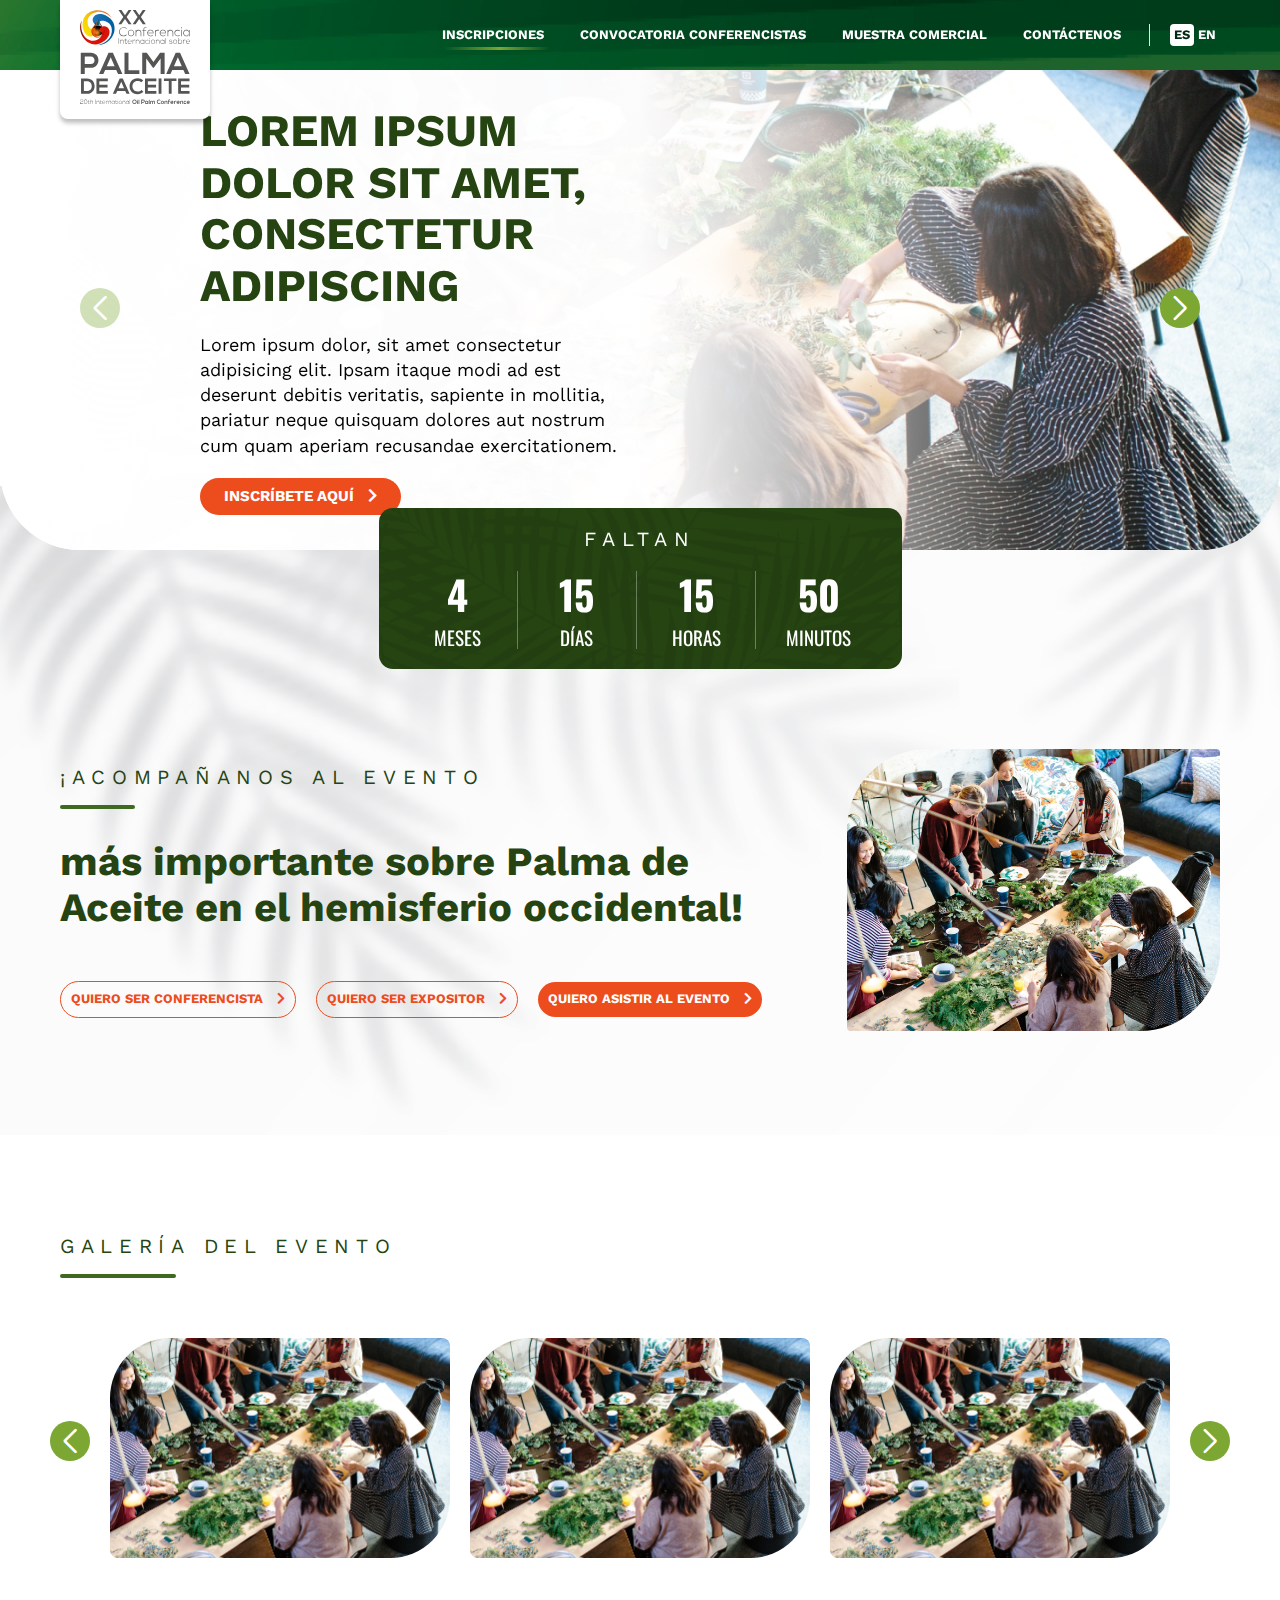
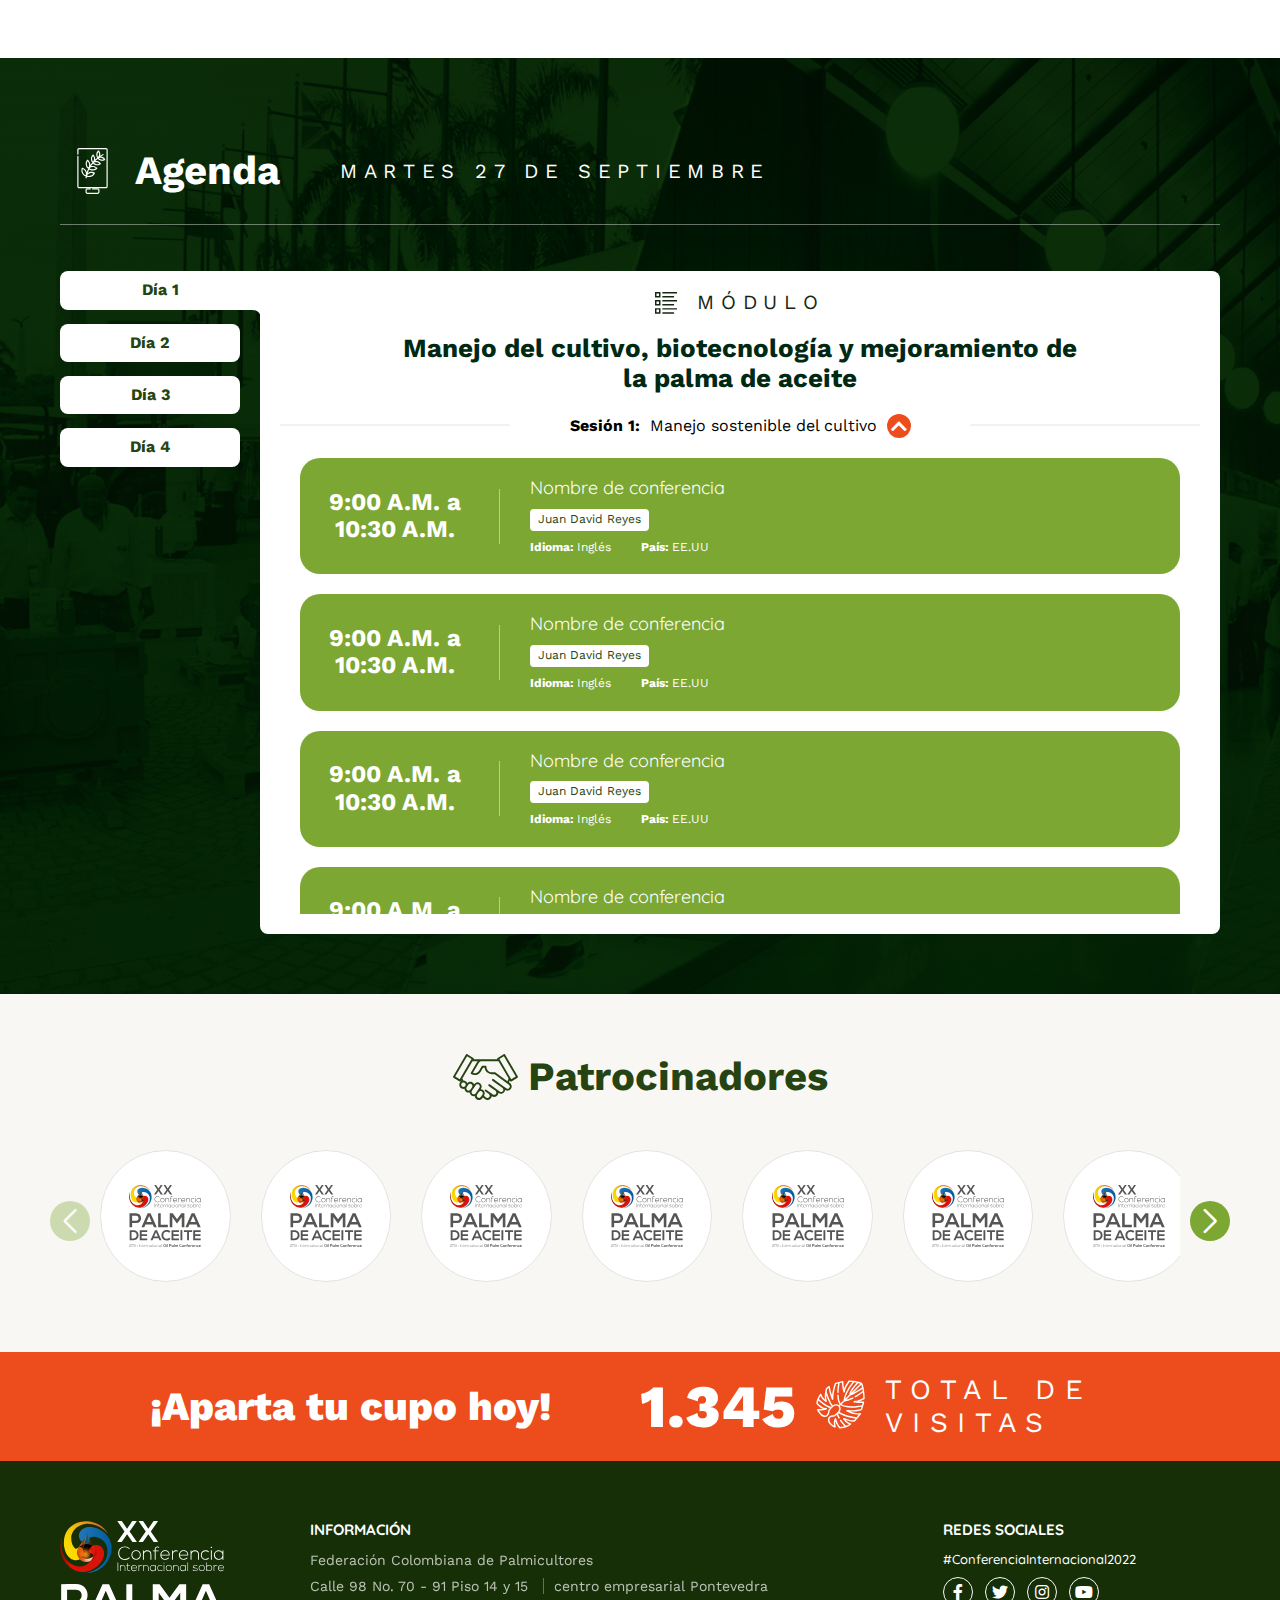
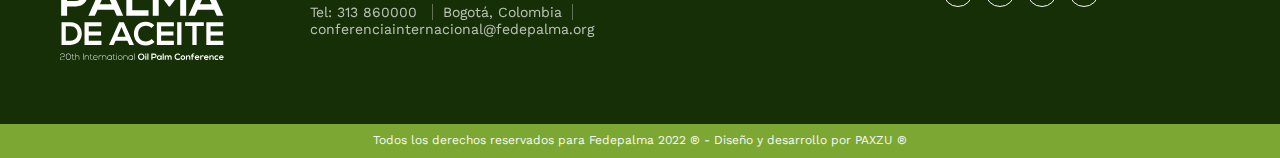
==== index.html @ 71e0bbc7 "seccion agenta estructura y estilos OK" ====
<!DOCTYPE html>
<html lang="en">
    <head>
        <meta charset="UTF-8">
        <meta http-equiv="X-UA-Compatible" content="IE=edge">
        <meta name="viewport" content="width=device-width, initial-scale=1.0">
        <title>Home - Conferencia internacional</title>
        <link href="https://pro.fontawesome.com/releases/v5.10.0/css/all.css" rel="stylesheet">
        <link rel="preconnect" href="https://fonts.googleapis.com">
        <link rel="preconnect" href="https://fonts.gstatic.com" crossorigin>
        <link href="https://fonts.googleapis.com/css2?family=Oswald:wght@400;700&family=Quicksand:wght@700&family=Work+Sans:wght@300;400;700;900&display=swap" rel="stylesheet">
        <link rel="stylesheet" href="css/normalize.css">
        <link rel="stylesheet" href="plugins/lightbox/css/lightbox.min.css">
        <link rel="stylesheet" href="plugins/swiperSlider/swiper-bundle.min.css">
        <link rel="stylesheet" href="css/style.css">
    </head>
    <body>

        <header>
            <div class="center">
                <div class="header">
                    <a href="index.html" class="c_logo_header">
                        <img width="98" height="84" src="images/diseno/1-home/logo_header.svg" alt="">
                    </a>
                    <nav class="navbar_desk">
                        <ul class="">
                            <div class="close_mobile">
                                <span class="fas fa-chevron-right"></span>
                            </div>
                            <li><a class="active_link" href="">INSCRIPCIONES</a></li>
                            <li><a href="">CONVOCATORIA CONFERENCISTAS</a></li>
                            <li><a href="">MUESTRA COMERCIAL</a></li>
                            <li><a href="">CONTÁCTENOS</a></li>
                            <li class="c_lenguajes">
                                <a href="" class="active">ES</a>
                                <a href="" class="">EN</a>
                            </li>
                        </ul>
                        <div class="cont_btn_menu_mobile">
                            <a class="bars_menu">
                                <span class="fas fa-bars"></span>
                            </a>
                        </div>
                    </nav>
                </div>
            </div>
        </header>

        <div class="spacer"></div>
        
        <section class="s_hero">
            
                <div class="cont_gen_hero">
                    <!-- Swiper -->
                    <div class="swiper sliderHero">
                        <div class="swiper-wrapper">
                            <div class="swiper-slide">
                                <picture data-swiper-parallax="-23%" class="img_bg_slider_hero">
                                    <img width="1440" height="773" src="images/diseno/1-home/bg_hero_img.png" alt="">
                                </picture>
                                <div class="cont_desc_hero_txt">
                                    <h2  data-swiper-parallax-opacity="0.5" data-swiper-parallax="-100">Lorem ipsum dolor sit amet, consectetur adipiscing</h2>
                                    <div data-swiper-parallax-opacity="0.5" data-swiper-parallax="-200" class="desc_txt">Lorem ipsum dolor, sit amet consectetur adipisicing elit. Ipsam itaque modi ad est deserunt debitis veritatis, sapiente in mollitia, pariatur neque quisquam dolores aut nostrum cum quam aperiam recusandae exercitationem.</div>
                                    <a href="" data-swiper-parallax-opacity="0.5" class="btn_fill">Inscríbete aquí <span class="fas fa-chevron-right"></span> </a>
                                </div>
                            </div>
                            <div class="swiper-slide">
                                <picture data-swiper-parallax="-23%" class="img_bg_slider_hero">
                                    <img width="1440" height="773" src="images/diseno/1-home/bg_hero_img.png" alt="">
                                </picture>
                                <div class="cont_desc_hero_txt">
                                    <h2  data-swiper-parallax-opacity="0.5" data-swiper-parallax="-100">Lorem ipsum dolor sit amet, consectetur adipiscing</h2>
                                    <div data-swiper-parallax-opacity="0.5" data-swiper-parallax="-200" class="desc_txt">Lorem ipsum dolor, sit amet consectetur adipisicing elit. Ipsam itaque modi ad est deserunt debitis veritatis, sapiente in mollitia, pariatur neque quisquam dolores aut nostrum cum quam aperiam recusandae exercitationem.</div>
                                    <a href="" data-swiper-parallax-opacity="0.5" class="btn_fill">Inscríbete aquí <span class="fas fa-chevron-right"></span> </a>
                                </div>
                            </div>
                            <div class="swiper-slide">
                                <picture data-swiper-parallax="-23%" class="img_bg_slider_hero">
                                    <img width="1440" height="773" src="images/diseno/1-home/bg_hero_img.png" alt="">
                                </picture>
                                <div class="cont_desc_hero_txt">
                                    <h2  data-swiper-parallax-opacity="0.5" data-swiper-parallax="-100">Lorem ipsum dolor sit amet, consectetur adipiscing</h2>
                                    <div data-swiper-parallax-opacity="0.5" data-swiper-parallax="-200" class="desc_txt">Lorem ipsum dolor, sit amet consectetur adipisicing elit. Ipsam itaque modi ad est deserunt debitis veritatis, sapiente in mollitia, pariatur neque quisquam dolores aut nostrum cum quam aperiam recusandae exercitationem.</div>
                                    <a href="" data-swiper-parallax-opacity="0.5" class="btn_fill">Inscríbete aquí <span class="fas fa-chevron-right"></span> </a>
                                </div>
                            </div>
                            <div class="swiper-slide">
                                <picture data-swiper-parallax="-23%" class="img_bg_slider_hero">
                                    <img width="1440" height="773" src="images/diseno/1-home/bg_hero_img.png" alt="">
                                </picture>
                                <div class="cont_desc_hero_txt">
                                    <h2  data-swiper-parallax-opacity="0.5" data-swiper-parallax="-100">Lorem ipsum dolor sit amet, consectetur adipiscing</h2>
                                    <div data-swiper-parallax-opacity="0.5" data-swiper-parallax="-200" class="desc_txt">Lorem ipsum dolor, sit amet consectetur adipisicing elit. Ipsam itaque modi ad est deserunt debitis veritatis, sapiente in mollitia, pariatur neque quisquam dolores aut nostrum cum quam aperiam recusandae exercitationem.</div>
                                    <a href="" data-swiper-parallax-opacity="0.5" class="btn_fill">Inscríbete aquí <span class="fas fa-chevron-right"></span> </a>
                                </div>
                            </div>
                        </div>
                    </div>
                    <div class="swiper-button-next"></div>
                    <div class="swiper-button-prev"></div>
                </div>
            
        </section>

        <div class="cont_bg_sections">
            <section class="s_contador">
                <div class="center">
                    <div class="cont_gen_contador">
                        <div class="tit_section">
                            <div class="subtitle al_center">
                                Faltan
                            </div>
                        </div>
                        <div class="c_contador_datos">
                            <div class="item_contador">
                                <span>4</span>
                                <div class="label_contador">
                                    MESES
                                </div>
                            </div>
                            <div class="item_contador">
                                <span>15</span>
                                <div class="label_contador">
                                    DÍAS
                                </div>
                            </div>
                            <div class="item_contador">
                                <span>15</span>
                                <div class="label_contador">
                                    horas
                                </div>
                            </div>
                            <div class="item_contador">
                                <span>50</span>
                                <div class="label_contador">
                                    minutos
                                </div>
                            </div>
                        </div>
                    </div>
                </div>
            </section>
    
            <section class="s_incitacion_evento">
                <div class="center">
                    <div class="cont_gen_ini_evento">
                        <div class="col_desc_evento">
                            <div class="tit_section">
                                <div class="subtitle al_left">
                                    ¡Acompañanos al evento
                                </div>
                                <h3>
                                    más importante sobre Palma de Aceite en el hemisferio occidental!
                                </h3>
                            </div>
                            <div class="cont_ctas">
                                <a href="" class="btn_outline">Quiero ser conferencista <span class="fas fa-chevron-right"></span> </a>
                                <a href="" class="btn_outline">Quiero ser expositor <span class="fas fa-chevron-right"></span> </a>
                                <a href="" class="btn_fill">Quiero asistir al evento <span class="fas fa-chevron-right"></span> </a>
                            </div>
                        </div>
                        <div class="col_pic_event">
                            <picture>
                                <img width="413" height="282" src="images/diseno/1-home/img_event.png" alt="">
                            </picture>
                        </div>
                    </div>
                </div>
            </section>
        </div>

        <section class="s_galeria_e">
            <div class="center">
                <div class="tit_section">
                    <div class="subtitle al_left">
                        Galería del evento
                    </div>
                </div>
                <div class="cont_galeria_event">
                    <!-- Swiper -->
                    <div class="swiper swiperGaleriaEvent">
                        <div class="swiper-wrapper">
                            <div class="swiper-slide" data-lightbox="roadtrip">
                                <img width="343" height="219"  src="images/diseno/1-home/img_event.png" alt="">
                            </div>
                            <div class="swiper-slide" data-lightbox="roadtrip">
                                <img width="343" height="219" src="images/diseno/1-home/img_event.png" alt="">
                            </div>
                            <div class="swiper-slide" data-lightbox="roadtrip">
                                <img width="343" height="219" src="images/diseno/1-home/img_event.png" alt="">
                            </div>
                            <div class="swiper-slide" data-lightbox="roadtrip">
                                <img width="343" height="219" src="images/diseno/1-home/img_event.png" alt="">
                            </div>
                            <div class="swiper-slide" data-lightbox="roadtrip">
                                <img width="343" height="219" src="images/diseno/1-home/img_event.png" alt="">
                            </div>
                            <div class="swiper-slide" data-lightbox="roadtrip">
                                <img width="343" height="219" src="images/diseno/1-home/img_event.png" alt="">
                            </div>
                            <div class="swiper-slide" data-lightbox="roadtrip">
                                <img width="343" height="219" src="images/diseno/1-home/img_event.png" alt="">
                            </div>
                        </div>
                    </div>
                    <div class="swiper-button-next"></div>
                    <div class="swiper-button-prev"></div>
                </div>
            </div>
        </section>

        <section class="s_agenda">
            <div class="center">
                <div class="cont_gen_agenda">
                    <div class="tit_section">
                        <h3>
                            <img width="65" height="46" src="images/diseno/1-home/icon_agenda.svg" alt="">
                            Agenda
                        </h3>
                        <div class="tit_agenda_fecha">
                            Martes 27 de Septiembre
                        </div>
                    </div>
                    <div class="c_agenda">
                        <aside>
                            <nav>
                                <ul>
                                    <li class="dia_aside active_dia">
                                        <a class="">Día 1</a>
                                        <div class="auditorias_aside">
                                            <a class="audt_aside active_audt">Auditorio 1</a>
                                            <a class="audt_aside">Auditorio 2</a>
                                            <a class="audt_aside">Auditorio 3</a>
                                        </div>
                                    </li>
                                    <li class="dia_aside">
                                        <a class="">Día 2</a>
                                        <div class="auditorias_aside">
                                            <a class="audt_aside">Auditorio 1</a>
                                            <a class="audt_aside">Auditorio 2</a>
                                            <a class="audt_aside">Auditorio 3</a>
                                        </div>
                                    </li>
                                    <li class="dia_aside">
                                        <a class="">Día 3</a>
                                        <div class="auditorias_aside">
                                            <a class="audt_aside">Auditorio 1</a>
                                            <a class="audt_aside">Auditorio 2</a>
                                            <a class="audt_aside">Auditorio 3</a>
                                        </div>
                                    </li>
                                    <li class="dia_aside">
                                        <a class="">Día 4</a>
                                        <div class="auditorias_aside">
                                            <a class="audt_aside">Auditorio 1</a>
                                            <a class="audt_aside">Auditorio 2</a>
                                            <a class="audt_aside">Auditorio 3</a>
                                        </div>
                                    </li>
                                </ul>
                            </nav>
                        </aside>
                        <div class="col_agenda_info">
                            <div class="tit_agenda_info">
                                <img width="22" height="22" src="images/diseno/1-home/icon_modulo.svg" alt=""> Módulo
                            </div>
                            <h3 class="title_modulo">
                                Manejo del cultivo, biotecnología y mejoramiento de la palma de aceite
                            </h3>
                            <div class="col_gen_modulos">
                                <div class="modulo">
                                    <div class="divisor_info_modulo">
                                        <div>
                                            <strong> Sesión 1: </strong> Manejo sostenible del cultivo <span class="fas fa-chevron-up"></span>
                                        </div>
                                    </div>
                                    <div class="cont_cards_modulos">
                                        <div class="card_modulo">
                                            <div class="card_horario">
                                                9:00 A.M. a 10:30 A.M.
                                            </div>
                                            <div class="card_datos">
                                                <div class="name_conferencia">
                                                    Nombre de conferencia 
                                                </div>
                                                <div class="name_speaker">
                                                    Juan David Reyes
                                                </div>
                                                <div class="tags_add">
                                                    <div class="item_tag">
                                                        <strong> Idioma: </strong> Inglés
                                                    </div>
                                                    <div class="item_tag">
                                                        <strong> País: </strong> EE.UU
                                                    </div>
                                                </div>
                                            </div>
                                        </div>
                                        <div class="card_modulo">
                                            <div class="card_horario">
                                                9:00 A.M. a 10:30 A.M.
                                            </div>
                                            <div class="card_datos">
                                                <div class="name_conferencia">
                                                    Nombre de conferencia 
                                                </div>
                                                <div class="name_speaker">
                                                    Juan David Reyes
                                                </div>
                                                <div class="tags_add">
                                                    <div class="item_tag">
                                                        <strong> Idioma: </strong> Inglés
                                                    </div>
                                                    <div class="item_tag">
                                                        <strong> País: </strong> EE.UU
                                                    </div>
                                                </div>
                                            </div>
                                        </div>
                                        <div class="card_modulo">
                                            <div class="card_horario">
                                                9:00 A.M. a 10:30 A.M.
                                            </div>
                                            <div class="card_datos">
                                                <div class="name_conferencia">
                                                    Nombre de conferencia 
                                                </div>
                                                <div class="name_speaker">
                                                    Juan David Reyes
                                                </div>
                                                <div class="tags_add">
                                                    <div class="item_tag">
                                                        <strong> Idioma: </strong> Inglés
                                                    </div>
                                                    <div class="item_tag">
                                                        <strong> País: </strong> EE.UU
                                                    </div>
                                                </div>
                                            </div>
                                        </div>
                                        <div class="card_modulo">
                                            <div class="card_horario">
                                                9:00 A.M. a 10:30 A.M.
                                            </div>
                                            <div class="card_datos">
                                                <div class="name_conferencia">
                                                    Nombre de conferencia 
                                                </div>
                                                <div class="name_speaker">
                                                    Juan David Reyes
                                                </div>
                                                <div class="tags_add">
                                                    <div class="item_tag">
                                                        <strong> Idioma: </strong> Inglés
                                                    </div>
                                                    <div class="item_tag">
                                                        <strong> País: </strong> EE.UU
                                                    </div>
                                                </div>
                                            </div>
                                        </div>
                                        <div class="card_modulo">
                                            <div class="card_horario">
                                                9:00 A.M. a 10:30 A.M.
                                            </div>
                                            <div class="card_datos">
                                                <div class="name_conferencia">
                                                    Nombre de conferencia 
                                                </div>
                                                <div class="name_speaker">
                                                    Juan David Reyes
                                                </div>
                                                <div class="tags_add">
                                                    <div class="item_tag">
                                                        <strong> Idioma: </strong> Inglés
                                                    </div>
                                                    <div class="item_tag">
                                                        <strong> País: </strong> EE.UU
                                                    </div>
                                                </div>
                                            </div>
                                        </div>
                                    </div>
                                </div>
                            </div>
                        </div>
                    </div>
                </div>
            </div>
        </section>

        <section class="s_patrocinadores">
            <div class="center">
                <div class="cont_gen_patrocinadores">
                    <div class="tit_section">
                        <h3>
                            <img width="65" height="46" src="images/diseno/1-home/icon_patrocinio.svg" alt=""> Patrocinadores
                        </h3>
                    </div>
                    <!-- Swiper -->
                    <div class="c_gen_slider_patrocinadores">
                        <div class="swiper swiperPatrocinadores">
                            <div class="swiper-wrapper">
                                <div class="swiper-slide">
                                    <picture>
                                        <img width="56" height="50" src="images/diseno/1-home/logo_header.svg" alt="">
                                    </picture>
                                </div>
                                <div class="swiper-slide">
                                    <picture>
                                        <img width="56" height="50" src="images/diseno/1-home/logo_header.svg" alt="">
                                    </picture>
                                </div>
                                <div class="swiper-slide">
                                    <picture>
                                        <img width="56" height="50" src="images/diseno/1-home/logo_header.svg" alt="">
                                    </picture>
                                </div>
                                <div class="swiper-slide">
                                    <picture>
                                        <img width="56" height="50" src="images/diseno/1-home/logo_header.svg" alt="">
                                    </picture>
                                </div>
                                <div class="swiper-slide">
                                    <picture>
                                        <img width="56" height="50" src="images/diseno/1-home/logo_header.svg" alt="">
                                    </picture>
                                </div>
                                <div class="swiper-slide">
                                    <picture>
                                        <img width="56" height="50" src="images/diseno/1-home/logo_header.svg" alt="">
                                    </picture>
                                </div>
                                <div class="swiper-slide">
                                    <picture>
                                        <img width="56" height="50" src="images/diseno/1-home/logo_header.svg" alt="">
                                    </picture>
                                </div>
                                <div class="swiper-slide">
                                    <picture>
                                        <img width="56" height="50" src="images/diseno/1-home/logo_header.svg" alt="">
                                    </picture>
                                </div>
                                <div class="swiper-slide">
                                    <picture>
                                        <img width="56" height="50" src="images/diseno/1-home/logo_header.svg" alt="">
                                    </picture>
                                </div>
                            </div>
                        </div>
                        <div class="swiper-button-next"></div>
                        <div class="swiper-button-prev"></div>
                    </div>
                </div>
            </div>
        </section>

        <section class="s_banner_visitas">
            <div class="center">
                <div class="cont_gen_banner_visitas">
                    <div class="txt_banner_1">
                        ¡Aparta tu cupo hoy!
                    </div>
                    <div class="cont_visitas_banner">
                        <span>
                            1.345
                        </span>
                        <div class="cont_txt_visitas">
                            <picture>
                                <img width="49" height="49" src="images/diseno/1-home/icon_visitas.svg" alt="">
                            </picture>
                            <div>
                                Total de <br> visitas 
                            </div>
                        </div>
                    </div>
                </div>
            </div>
        </section>

        
        <footer>

            <script src="https://ajax.googleapis.com/ajax/libs/jquery/3.6.0/jquery.min.js"></script>
            <script src="plugins/swiperSlider/swiper-bundle.min.js"></script>
            <script src="plugins/lightbox/js/lightbox.js"></script>
            <script src="js/main.js"></script>

            <div class="c_footer">
                <div class="center">
                    <div class="cont_gen_footer">
                        <div class="cont_logo">
                            <a href="index.html">
                                <img src="images/diseno/1-home/logo_header_dark.svg" width="164" height="139" alt="">
                            </a>
                        </div>
                        <div class="cont_info_footer">
                            <h4 class="tit_footer">
                                información
                            </h4>
                            <h1 class="desc_seo">
                                Federación Colombiana de Palmicultores
                            </h1>
                            <div class="direccion">
                                Calle 98 No. 70 - 91 Piso 14 y 15 <span>   centro empresarial Pontevedra</span>
                            </div>
                            <div class="contactos">
                                <a target="_blank" href="tel:313860000">Tel: 313 860000</a>
                                <span>
                                    Bogotá, Colombia 
                                </span>
                                <a target="_blank" href="mailto:conferenciainternacional@fedepalma.org">
                                    conferenciainternacional@fedepalma.org
                                </a>
                            </div>
                        </div>
                        <div class="cont_redes_footer">
                            <h4 class="tit_footer">
                                Redes sociales
                            </h4>
                            <div class="hastag">#ConferenciaInternacional2022</div>
                            <div class="c_items_redes_footer">
                                <a target="_blank" href="">
                                    <span class="fab fa-facebook-f"></span>
                                </a>
                                <a target="_blank" href="">
                                    <span class="fab fa-twitter"></span>
                                </a>
                                <a target="_blank" href="">
                                    <span class="fab fa-instagram"></span>
                                </a>
                                <a target="_blank" href="">
                                    <span class="fab fa-youtube"></span>
                                </a>
                            </div>
                        </div>
                    </div>
                </div>                
            </div>
            <div class="c_sub_footer">
                <div class="center">
                    Todos los derechos reservados para Fedepalma 2022 ®  -  Diseño y desarrollo por <a href="https://www.paxzu.com" target="_blank"> PAXZU </a> ®
                </div>
            </div>
        </footer>
    </body>
</html>
---- css/style.css ----
:root {
  --c1: #002913;
  --c2: #254412;
  --c3: #3d6a20;
  --c4: #7ca732;
  --c5: #ed4c1d;
  --txt-light: #ffffff;
  --txt-dark: #282828;
  --tit-h1: #254412;
  --txt-btn-c1: #ed4c1d;
  --txt-btn-c2: #ffffff;
  --color-btn: #ed4c1d;
  --bg-color-light: #ffffff;
  --bg-color-dark: #002913;
  --font-quicksans: "Quicksand", sans-serif;
  --font-oswald: "Oswald", sans-serif;
}

* {
  -webkit-font-smoothing: antialiazed;
  font-family: "Work Sans", sans-serif;
}

.center {
  padding: 0 20px;
  box-sizing: border-box;
  max-width: 1200px;
  margin: 0 auto;
  position: relative;
}

header {
  background: url("../images/diseno/1-home/bg_header.png");
  background-size: cover;
  background-position: left center;
  position: fixed;
  width: 100%;
  min-height: 70px;
  z-index: 50;
}
header .header {
  width: 100%;
  position: relative;
  display: grid;
  grid-template-columns: 150px 1fr;
  gap: 40px;
  align-items: center;
  justify-content: space-between;
  height: 70px;
}
header .header .c_logo_header {
  background-color: var(--bg-color-light);
  padding: 10px 20px;
  box-shadow: 0px 4px 4px rgba(0, 0, 0, 0.2509803922);
  border-radius: 0px 0px 8px 8px;
  box-sizing: border-box;
  position: absolute;
  left: 0;
  top: 0;
  width: 150px;
}
header .header .c_logo_header img {
  width: 100%;
  height: 100%;
  -o-object-fit: contain;
     object-fit: contain;
}
header .header .navbar_desk {
  grid-column: 2/3;
  display: grid;
  align-items: center;
  gap: 20px;
}
header .header .navbar_desk .cont_btn_menu_mobile {
  display: none;
  justify-content: flex-end;
  padding-right: 10px;
  box-sizing: border-box;
}
header .header .navbar_desk .cont_btn_menu_mobile a {
  cursor: pointer;
  color: var(--txt-btn-c2);
  font-size: 26px;
}
header .header .navbar_desk ul {
  display: flex;
  align-items: center;
  list-style: none;
  justify-content: flex-end;
  gap: 20px;
  padding: 0;
}
header .header .navbar_desk ul li {
  display: flex;
  justify-content: center;
}
header .header .navbar_desk ul li a {
  color: var(--txt-light);
  text-decoration: none;
  font-size: 13px;
  font-weight: 700;
  height: 100%;
  padding: 8px;
  box-sizing: border-box;
  position: relative;
  text-align: center;
}
header .header .navbar_desk ul li a::before {
  content: "";
  position: absolute;
  bottom: 0px;
  left: 8px;
  right: 0;
  height: 3px;
  width: 0%;
  margin: auto;
  background: linear-gradient(90deg, rgba(124, 167, 50, 0) 0%, #7ca732 52.6%, rgba(255, 255, 255, 0) 100%, #7ca732 100%);
  border-radius: 100px;
  transition: 300ms ease-out;
  opacity: 0;
}
header .header .navbar_desk ul li a.active_link::before {
  width: 90%;
  opacity: 1;
}
header .header .navbar_desk ul li a:hover::before {
  width: 90%;
  opacity: 1;
}
header .header .navbar_desk ul .c_lenguajes {
  border-left: 1px solid #e5e5e5;
  padding-left: 20px;
}
header .header .navbar_desk ul .c_lenguajes a {
  padding: 4px;
  box-sizing: border-box;
  border-radius: 4px;
  transition: 300ms ease;
}
header .header .navbar_desk ul .c_lenguajes a::before {
  display: none;
}
header .header .navbar_desk ul .c_lenguajes a:hover {
  background-color: rgba(255, 255, 255, 0.2745098039);
}
header .header .navbar_desk ul .c_lenguajes a.active {
  background-color: var(--bg-color-light);
  color: var(--c1);
}

.spacer {
  display: block;
  width: 100%;
  height: 70px;
}

.al_center {
  text-align: center;
}

.al_left {
  text-align: left;
}

.al_right {
  text-align: right;
}

.subtitle {
  letter-spacing: 0.335em;
  text-transform: uppercase;
  color: var(--tit-h1);
  font-size: 20px;
  margin-bottom: 20px;
  display: inline-block;
  width: 100%;
  position: relative;
}
.subtitle::before {
  content: "";
  position: absolute;
  left: 0;
  bottom: -20px;
  width: 10%;
  height: 4px;
  border-radius: 100px;
  background-color: var(--c3);
}

.s_contador .subtitle::before {
  display: none;
}

.close_mobile {
  display: none;
  position: absolute;
  top: 20px;
  right: 20px;
  font-size: 30px;
  width: 30px;
  height: 30px;
  justify-content: center;
  align-items: center;
}
.close_mobile span {
  display: inline-block;
  color: #FAFAFA;
}

.btn_fill, .btn_outline {
  background-color: var(--color-btn);
  color: var(--txt-btn-c2);
  font-weight: 700;
  text-decoration: none;
  padding: 10px 24px;
  box-sizing: border-box;
  border-radius: 100px;
  display: inline-block;
  font-size: 15px;
  text-transform: uppercase;
}
.btn_fill span, .btn_outline span {
  margin-left: 10px;
}

.btn_outline {
  background-color: transparent;
  border: 1px solid var(--color-btn);
  color: var(--txt-btn-c1);
}

.swiper {
  width: 100%;
  height: 100%;
}

.swiper-slide {
  text-align: center;
  font-size: 18px;
  background: #fff;
  /* Center slide text vertically */
  display: flex;
  justify-content: center;
  align-items: center;
}

.swiper-slide img {
  display: block;
  width: 100%;
  height: 100%;
  -o-object-fit: cover;
     object-fit: cover;
}

footer {
  width: 100%;
  color: var(--txt-light);
}

.c_footer {
  background: #162f07;
  padding: 60px 0;
  box-sizing: border-box;
}

.c_sub_footer {
  background: var(--c4);
  padding: 10px 0;
  box-sizing: border-box;
  text-align: center;
  font-size: 12px;
  color: #FAFAFA;
}
.c_sub_footer a {
  color: #FAFAFA;
  text-decoration: none;
}
.c_sub_footer a:hover {
  text-decoration: underline;
}

.cont_gen_footer {
  display: grid;
  grid-template-columns: 170px 2fr 1fr;
  gap: 80px;
  align-items: flex-start;
  justify-content: center;
}
.cont_gen_footer .cont_logo a {
  display: inline-block;
}
.cont_gen_footer .cont_logo a img {
  width: 100%;
  height: 100%;
  -o-object-fit: contain;
     object-fit: contain;
}
.cont_gen_footer h4 {
  margin: 0 0 14px;
  color: var(--txt-light);
  text-transform: uppercase;
  font-size: 15px;
  font-weight: 700;
  font-family: var(--font-quicksans);
}
.cont_gen_footer .desc_seo, .cont_gen_footer .direccion, .cont_gen_footer .contactos {
  margin: 0 0 10px;
  font-weight: 400;
  opacity: 0.7;
  font-size: 14px;
}
.cont_gen_footer .contactos a {
  color: var(--txt-light);
  text-decoration: none;
}
.cont_gen_footer .contactos a:hover {
  text-decoration: underline;
  color: var(--c4);
}
.cont_gen_footer .contactos span {
  padding: 0 10px;
  margin: 0 10px;
  box-sizing: border-box;
  border-left: 1px solid rgba(255, 255, 255, 0.4705882353);
  border-right: 1px solid rgba(255, 255, 255, 0.4705882353);
}
.cont_gen_footer .direccion span {
  padding: 0 10px;
  margin: 0 10px;
  box-sizing: border-box;
  border-left: 1px solid rgba(255, 255, 255, 0.4705882353);
}

.hastag {
  font-weight: 500;
  font-size: 13px;
  font-family: var(--font-quicksans);
}

.c_items_redes_footer {
  display: flex;
  align-items: center;
  justify-content: flex-start;
  gap: 12px;
  padding-top: 10px;
}
.c_items_redes_footer a {
  border-radius: 100px;
  border: 1px solid #FAFAFA;
  display: flex;
  justify-content: center;
  align-items: center;
  width: 28px;
  height: 28px;
  color: var(--txt-btn-c2);
  text-decoration: none;
  transition: 300ms ease;
}
.c_items_redes_footer a:hover {
  background-color: var(--bg-color-light);
  color: var(--c3);
}

.s_hero {
  position: relative;
  min-height: 480px;
  border-radius: 0 0 80px 80px;
  overflow: hidden;
  z-index: 10;
}

.cont_gen_hero {
  max-height: 480px;
  height: 100vh;
}

.sliderHero .swiper-slide {
  display: grid;
  grid-template-columns: 1fr 1fr;
  align-items: center;
  padding: 0 200px;
  box-sizing: border-box;
}
.sliderHero .swiper-slide .img_bg_slider_hero {
  position: absolute;
  inset: 0;
  width: 100%;
  height: 100%;
  z-index: 1;
  display: inline-block;
}
.sliderHero .swiper-slide .img_bg_slider_hero::before {
  content: "";
  position: absolute;
  top: 0;
  left: 0;
  width: 100%;
  height: 100%;
  background: linear-gradient(90deg, #FFFFFF 0%, rgba(255, 255, 255, 0) 100%), linear-gradient(90deg, rgba(255, 255, 255, 0.9607843137) 50%, rgba(255, 255, 255, 0) 80.31%);
}
.sliderHero .swiper-slide .img_bg_slider_hero img {
  width: 100%;
  height: 100%;
  -o-object-fit: cover;
     object-fit: cover;
}
.sliderHero .swiper-slide .cont_desc_hero_txt {
  position: relative;
  z-index: 2;
  text-align: left;
  max-width: 680px;
}
.sliderHero .swiper-slide .cont_desc_hero_txt h2 {
  font-size: 2.5em;
  text-transform: uppercase;
  color: var(--c2);
  margin: 0 0 20px;
}
.sliderHero .swiper-slide .cont_desc_hero_txt .desc_txt {
  margin-bottom: 20px;
  line-height: 1.4;
}

.swiper-button-next, .swiper-rtl .swiper-button-prev, .swiper-button-prev, .swiper-rtl .swiper-button-next {
  width: 40px;
  height: 40px;
  background-color: var(--c4);
  border-radius: 100px;
}

.swiper-button-prev:after, .swiper-rtl .swiper-button-next:after, .swiper-button-next:after, .swiper-rtl .swiper-button-prev:after {
  font-size: 24px;
  font-weight: 800;
  color: var(--txt-light);
}

.cont_gen_hero .swiper-button-prev, .swiper-rtl .swiper-button-next {
  left: 80px;
}

.cont_gen_hero .swiper-button-next, .swiper-rtl .swiper-button-prev {
  right: 80px;
}

.cont_bg_sections {
  background: url("../images/diseno/1-home/bg_sections.png");
  background-size: cover;
  background-position: center top;
}

.s_contador {
  margin-top: -64px;
  padding: 90px 0 60px;
}

.s_patrocinadores {
  background: #F8F7F3;
  padding: 30px 0 70px;
  box-sizing: border-box;
}

.swiperPatrocinadores .swiper-slide {
  border-radius: 100px;
  background-color: var(--bg-color-light);
  border: 1px solid #E2E2E2;
  height: 130px;
}
.swiperPatrocinadores .swiper-slide picture {
  display: inline-block;
  width: 80%;
}
.swiperPatrocinadores .swiper-slide picture img {
  width: 70%;
  height: 100%;
  -o-object-fit: contain;
     object-fit: contain;
  margin: auto;
}

.cont_gen_patrocinadores {
  padding: 0 40px;
  box-sizing: border-box;
}

.cont_gen_patrocinadores .swiper-button-next, .cont_gen_patrocinadores .swiper-button-prev {
  top: auto;
  bottom: 18%;
}

.tit_section h3 {
  display: flex;
  justify-content: center;
  align-items: center;
  color: var(--c2);
  font-size: 40px;
  margin: 30px 0 50px;
}
.tit_section h3 img {
  margin-right: 10px;
}

.s_banner_visitas {
  background-color: var(--c5);
  padding: 20px 0;
  box-sizing: border-box;
}

.cont_gen_banner_visitas {
  display: grid;
  grid-template-columns: 1fr 1fr;
  align-items: center;
  justify-content: center;
}
.cont_gen_banner_visitas .txt_banner_1 {
  font-size: 40px;
  font-weight: 800;
  color: var(--txt-light);
  text-align: center;
}

.cont_visitas_banner {
  display: flex;
  align-items: center;
  gap: 20px;
}
.cont_visitas_banner span {
  font-weight: 800;
  color: var(--txt-light);
  font-size: 60px;
}
.cont_visitas_banner .cont_txt_visitas {
  display: flex;
  align-items: center;
}
.cont_visitas_banner .cont_txt_visitas div {
  font-size: 28px;
  text-transform: uppercase;
  color: var(--txt-light);
  margin-left: 20px;
  letter-spacing: 0.335em;
}

.cont_gen_contador {
  max-width: 523px;
  padding: 20px;
  box-sizing: border-box;
  background: url("../images/diseno/1-home/bg_hoja.png"), #254412;
  background-blend-mode: multiply, normal;
  background-size: cover;
  border-radius: 14px;
  margin: auto;
  margin-top: -68px;
  position: relative;
  z-index: 20;
}
.cont_gen_contador .subtitle {
  color: var(--txt-light);
}

.item_contador {
  display: grid;
  grid-template-columns: 1fr;
  justify-items: center;
  gap: 10px;
  width: 100%;
  padding: 0 30px;
  box-sizing: border-box;
  border-right: 1px solid rgba(255, 255, 255, 0.321);
}
.item_contador:last-child {
  border-right: 0px;
}
.item_contador span {
  font-family: var(--font-oswald);
  font-size: 40px;
  color: var(--txt-light);
  font-weight: 700;
  text-transform: uppercase;
}
.item_contador .label_contador {
  font-family: var(--font-oswald);
  color: var(--txt-light);
  font-size: 19px;
  font-weight: 400;
  text-transform: uppercase;
}

.c_contador_datos {
  display: flex;
  align-items: center;
  justify-content: space-around;
  gap: 0px;
}
.col_pic_event picture {
  display: inline-block;
  max-width: 413px;
  max-height: 282px;
  overflow: hidden;
  border-radius: 80px 4px;
}
.col_pic_event picture img {
  width: 100%;
  height: 100%;
  -o-object-fit: cover;
     object-fit: cover;
  -o-object-position: center;
     object-position: center;
}

.cont_gen_ini_evento {
  display: grid;
  grid-template-columns: 2fr 1fr;
  gap: 40px;
  align-items: center;
  justify-content: center;
}

.cont_ctas {
  display: flex;
  align-items: center;
  gap: 20px;
}
.cont_ctas a {
  padding: 10px;
  font-size: 13px;
}

.s_incitacion_evento .tit_section h3 {
  margin-top: 30px;
}

.s_incitacion_evento {
  padding: 20px 0 100px;
}

.cont_galeria_event .swiper-button-next, .cont_galeria_event .swiper-button-prev {
  bottom: 30%;
  top: auto;
}

.s_galeria_e {
  padding: 100px 0;
}

.cont_galeria_event {
  margin-top: 60px;
  padding: 0 50px;
  box-sizing: border-box;
}

.swiperGaleriaEvent .swiper-slide {
  border-radius: 60px 8px 60px 8px;
  overflow: hidden;
  max-height: 220px;
}
.swiperGaleriaEvent .swiper-slide img {
  width: 100%;
  height: 100%;
  -o-object-fit: contain;
     object-fit: contain;
}

.s_agenda {
  background: linear-gradient(0deg, #254412, #35601a), linear-gradient(0deg, #0e7b41, #034220), url("../images/diseno/1-home/img_agenda_bg.png");
  background-blend-mode: multiply, color, normal;
  background-size: cover;
}

.cont_gen_agenda {
  padding: 60px 0;
  box-sizing: border-box;
}
.cont_gen_agenda .tit_section {
  display: flex;
  justify-content: flex-start;
  align-items: center;
  color: var(--txt-light);
  gap: 60px;
  border-bottom: 1px solid rgba(255, 255, 255, 0.4078431373);
  margin-bottom: 30px;
}
.cont_gen_agenda .tit_section h3 {
  color: var(--txt-light);
  margin: 30px 0;
}
.cont_gen_agenda .tit_section .tit_agenda_fecha {
  letter-spacing: 0.335em;
  text-transform: uppercase;
  font-size: 20px;
}

.c_agenda {
  display: grid;
  grid-template-columns: 200px 1fr;
  align-items: stretch;
}
.c_agenda nav ul {
  padding: 0;
  list-style: none;
}
.c_agenda nav ul li {
  border-radius: 8px;
  background-color: var(--bg-color-light);
  text-align: center;
  color: var(--tit-h1);
  margin-bottom: 14px;
  cursor: pointer;
  width: 90%;
  display: inline-block;
  font-weight: 700;
  padding: 10px 4px;
  box-sizing: border-box;
  transition: 300ms ease-out;
}
.c_agenda nav ul li.active_dia {
  width: 100%;
  border-radius: 8px 0 0 8px;
  position: relative;
}
.c_agenda nav ul li.active_dia:first-child::before {
  display: none;
}
.c_agenda nav ul li.active_dia::before {
  content: "";
  position: absolute;
  background: url("../images/diseno/1-home/v1.svg");
  background-size: contain;
  background-repeat: no-repeat;
  right: 0;
  top: -9px;
  width: 8px;
  height: 9px;
}
.c_agenda nav ul li.active_dia::after {
  content: "";
  position: absolute;
  background: url("../images/diseno/1-home/v2.svg");
  background-size: 10px;
  background-repeat: no-repeat;
  right: 0;
  bottom: -9px;
  width: 8px;
  height: 9px;
}
.c_agenda nav ul li .auditorias_aside {
  display: none;
}
.c_agenda nav ul li .auditorias_aside a {
  display: block;
  width: 100%;
  padding: 4px;
  box-sizing: border-box;
  margin: 4px 0;
  cursor: pointer;
}

.col_agenda_info {
  background: #FFF;
  margin-top: 16px;
  border-radius: 0 8px 8px 8px;
  padding: 20px;
  box-sizing: border-box;
  display: grid;
  grid-template-columns: 1fr;
  gap: 20px;
  justify-items: center;
}
.col_agenda_info .tit_agenda_info {
  display: flex;
  justify-content: center;
  align-items: center;
  gap: 20px;
  font-size: 20px;
  text-align: center;
  letter-spacing: 0.335em;
  text-transform: uppercase;
  color: #162615;
}
.col_agenda_info .title_modulo {
  font-size: 26px;
  color: var(--c1);
  margin: 0;
  max-width: 680px;
  text-align: center;
}

.active_audt {
  color: var(--txt-btn-c1);
}

.col_gen_modulos {
  overflow-y: scroll;
  width: 100%;
  max-height: 500px;
}

.divisor_info_modulo {
  display: flex;
  justify-content: center;
  text-align: center;
  align-items: center;
  gap: 10px;
  position: relative;
}
.divisor_info_modulo div {
  display: flex;
  position: relative;
  justify-content: center;
  align-items: center;
  z-index: 2;
  gap: 10px;
  cursor: pointer;
}
.divisor_info_modulo::before {
  content: "";
  position: absolute;
  bottom: 50%;
  height: 2px;
  background-color: rgba(0, 0, 0, 0.05);
  width: 100%;
  z-index: 1;
}
.divisor_info_modulo::after {
  content: "";
  position: absolute;
  bottom: 50%;
  height: 2px;
  background-color: rgb(255, 255, 255);
  width: 50%;
  z-index: 1;
}
.divisor_info_modulo span {
  background-color: var(--color-btn);
  font-size: 18px;
  border-radius: 100px;
  width: 24px;
  height: 24px;
  display: flex;
  justify-content: center;
  align-items: center;
  color: var(--txt-light);
}

.cont_cards_modulos {
  padding: 20px;
  box-sizing: border-box;
  display: grid;
  grid-template-columns: 1fr;
  gap: 20px;
}
.cont_cards_modulos .card_modulo {
  background: var(--c4);
  border-radius: 20px;
  display: grid;
  grid-template-columns: 1fr 3fr;
  padding: 20px;
  box-sizing: border-box;
}
.cont_cards_modulos .card_modulo .card_horario {
  font-size: 24px;
  font-weight: 700;
  padding-right: 30px;
  margin-right: 30px;
  border-right: 1px solid rgba(255, 255, 255, 0.452);
  text-align: center;
  color: var(--txt-light);
  align-self: center;
}
.cont_cards_modulos .card_modulo .card_datos {
  color: var(--txt-light);
  display: grid;
  gap: 10px;
  grid-template-columns: 1fr;
}
.cont_cards_modulos .card_modulo .card_datos .tags_add {
  display: flex;
  justify-content: flex-start;
  gap: 30px;
  font-size: 12px;
}
.cont_cards_modulos .card_modulo .card_datos .name_conferencia {
  font-size: 18px;
  font-weight: 400;
  font-family: var(--font-quicksans);
}
.cont_cards_modulos .card_modulo .card_datos .name_speaker {
  background: var(--bg-color-light);
  padding: 4px 8px;
  box-sizing: border-box;
  border-radius: 4px;
  width: -webkit-max-content;
  width: -moz-max-content;
  width: max-content;
  color: var(--tit-h1);
  font-weight: 400;
  font-size: 12px;
  color: var(--c2);
}

/* ************ */
/* RESPONSIVE */
/* ************ */
@media screen and (max-width: 1200px) {
  header .header .navbar_desk ul {
    gap: 10px;
  }
}
@media screen and (max-width: 1050px) {
  .close_mobile {
    display: flex;
  }

  header .header .navbar_desk ul {
    position: fixed;
    top: 0;
    left: 0%;
    background-color: var(--bg-color-dark);
    height: 100%;
    width: 100%;
    flex-direction: column;
    justify-content: center;
    transform: translateX(100%);
    transition: 300ms ease-out;
    padding: 20px;
    box-sizing: border-box;
    margin: 0;
  }
  header .header .navbar_desk ul.active_nav_m {
    transform: translateX(0%);
  }

  .cont_btn_menu_mobile {
    display: flex !important;
  }

  header .header .navbar_desk ul li a {
    color: #FAFAFA;
    font-size: 1.5em;
  }

  header .header .navbar_desk ul .c_lenguajes {
    padding: 0 20px;
    border-right: 1px solid #e5e5e5;
  }

  header .header .navbar_desk ul li {
    gap: 20px;
  }

  .cont_gen_footer {
    gap: 30px;
  }

  .c_footer {
    padding: 30px 0;
  }
}
@media screen and (max-width: 768px) {
  .cont_gen_footer {
    grid-template-columns: 1fr;
  }

  .cont_logo {
    display: flex;
    justify-content: center;
  }
  .cont_logo a {
    max-width: 300px;
  }

  .cont_info_footer, .cont_redes_footer {
    text-align: center;
  }

  .c_items_redes_footer {
    justify-content: center;
  }

  header .header .c_logo_header {
    width: 120px;
  }
}
@media screen and (max-width: 480px) {
  header .header .navbar_desk ul li a {
    font-size: 1.2em;
  }
}/*# sourceMappingURL=style.css.map */
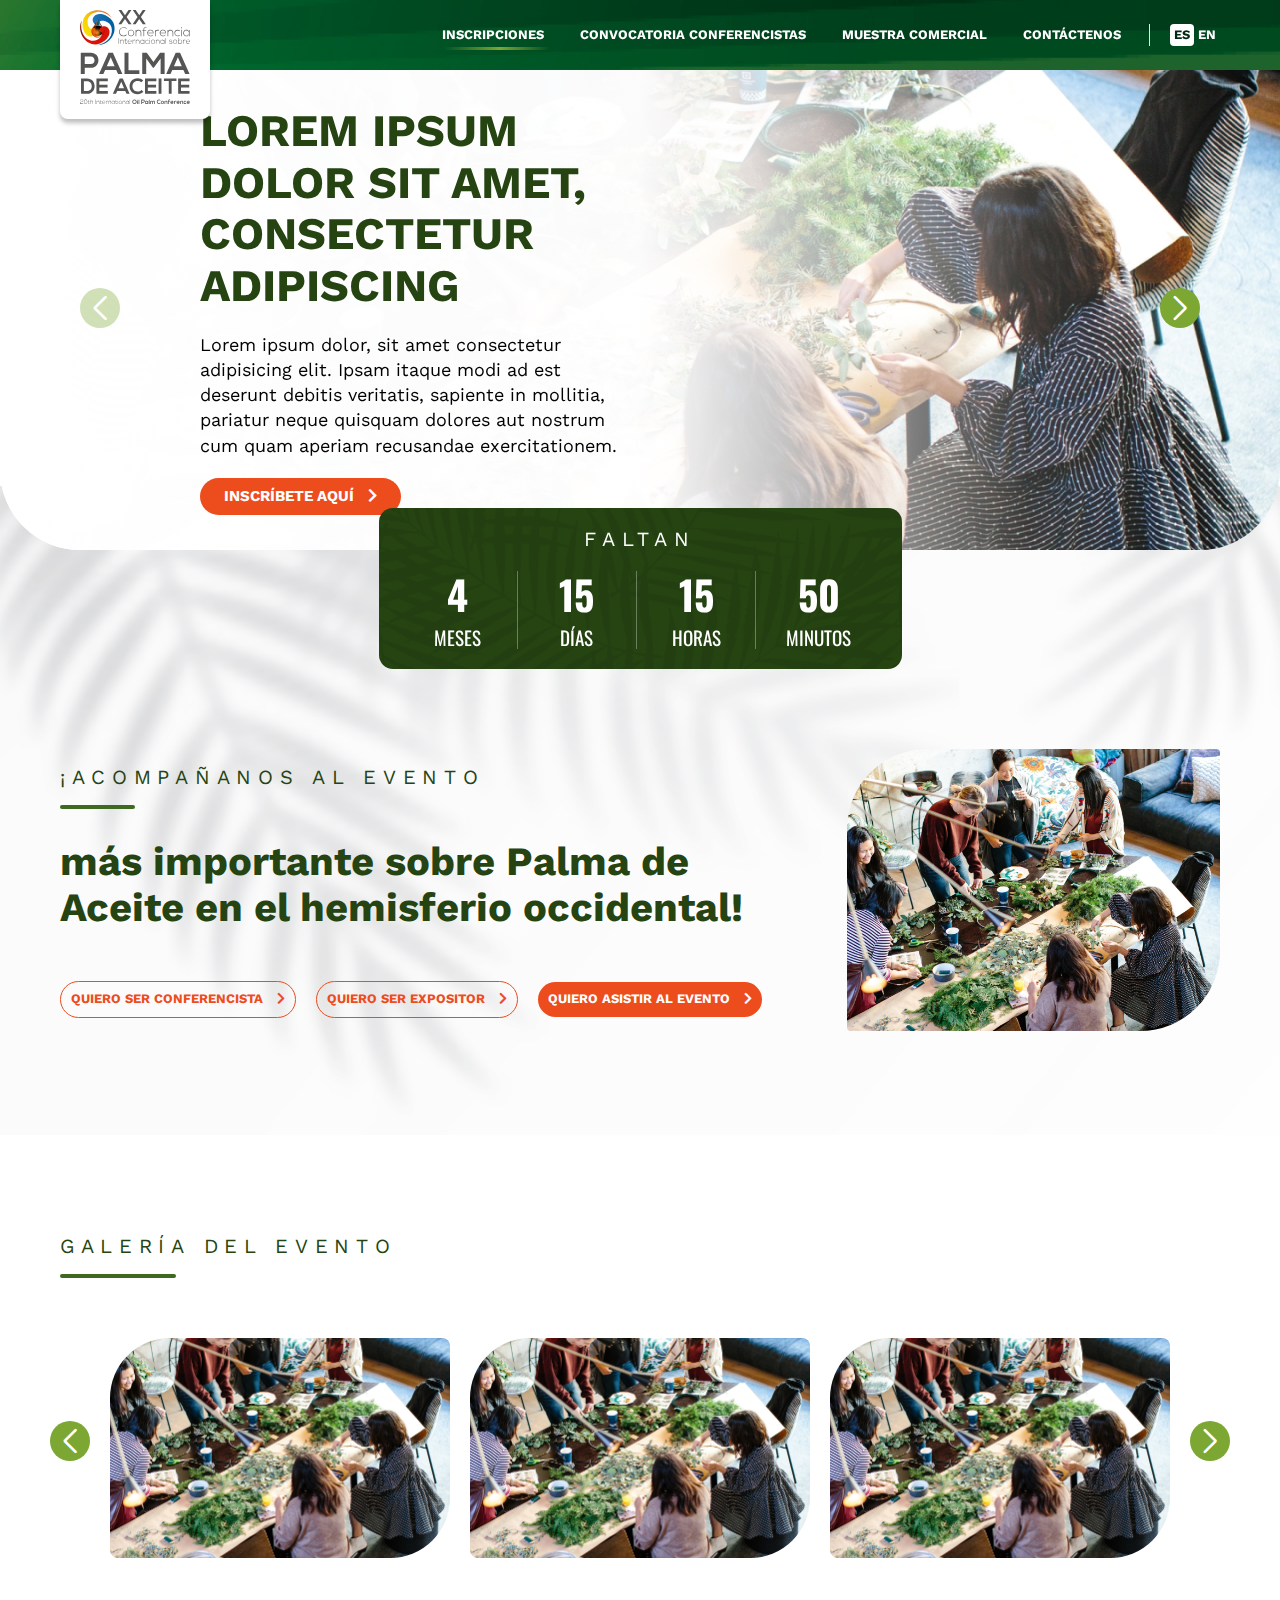
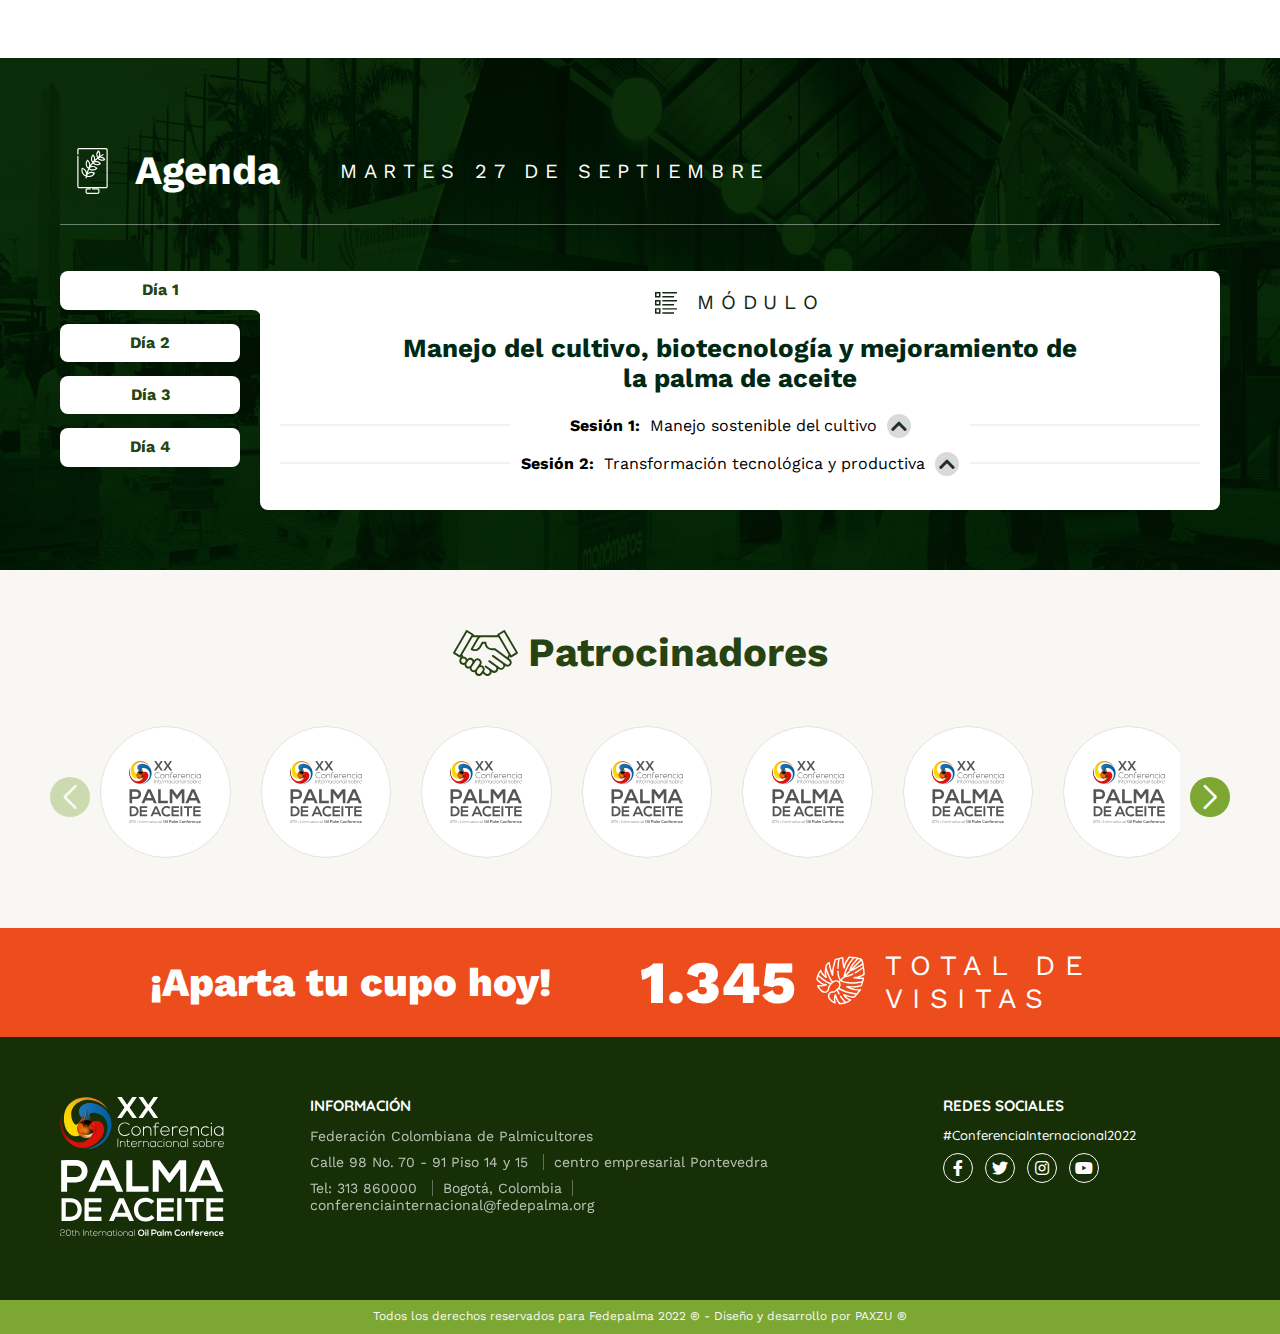
==== commit d22a9d47: "ajustes home" ====
--- a/index.html
+++ b/index.html
@@ -228,7 +228,7 @@
                                     <li class="dia_aside active_dia">
                                         <a class="">Día 1</a>
                                         <div class="auditorias_aside">
-                                            <a class="audt_aside active_audt">Auditorio 1</a>
+                                            <a class="audt_aside active_audt">Auditorio 1 <span class="fas fa-chevron-right"></span></a>
                                             <a class="audt_aside">Auditorio 2</a>
                                             <a class="audt_aside">Auditorio 3</a>
                                         </div>
@@ -377,6 +377,75 @@
                                                     <div class="item_tag">
                                                         <strong> País: </strong> EE.UU
                                                     </div>
+                                                </div>
+                                            </div>
+                                        </div>
+                                        <div class="card_modulo intermedio">
+                                            <div class="card_horario">
+                                                9:00 A.M. a 10:30 A.M.
+                                            </div>
+                                            <div class="card_datos">
+                                                <div class="name_conferencia">
+                                                    Nombre de conferencia 
+                                                </div>
+                                            </div>
+                                        </div>
+                                    </div>
+                                    <div class="divisor_info_modulo">
+                                        <div>
+                                            <strong> Sesión 2: </strong> Transformación tecnológica y productiva <span class="fas fa-chevron-up"></span>
+                                        </div>
+                                    </div>
+                                    <div class="cont_cards_modulos">
+                                        <div class="card_modulo">
+                                            <div class="card_horario">
+                                                9:00 A.M. a 10:30 A.M.
+                                            </div>
+                                            <div class="card_datos">
+                                                <div class="name_conferencia">
+                                                    Nombre de conferencia 
+                                                </div>
+                                                <div class="name_speaker">
+                                                    Juan David Reyes
+                                                </div>
+                                                <div class="tags_add">
+                                                    <div class="item_tag">
+                                                        <strong> Idioma: </strong> Inglés
+                                                    </div>
+                                                    <div class="item_tag">
+                                                        <strong> País: </strong> EE.UU
+                                                    </div>
+                                                </div>
+                                            </div>
+                                        </div>
+                                        <div class="card_modulo">
+                                            <div class="card_horario">
+                                                9:00 A.M. a 10:30 A.M.
+                                            </div>
+                                            <div class="card_datos">
+                                                <div class="name_conferencia">
+                                                    Nombre de conferencia 
+                                                </div>
+                                                <div class="name_speaker">
+                                                    Juan David Reyes
+                                                </div>
+                                                <div class="tags_add">
+                                                    <div class="item_tag">
+                                                        <strong> Idioma: </strong> Inglés
+                                                    </div>
+                                                    <div class="item_tag">
+                                                        <strong> País: </strong> EE.UU
+                                                    </div>
+                                                </div>
+                                            </div>
+                                        </div>
+                                        <div class="card_modulo intermedio">
+                                            <div class="card_horario">
+                                                9:00 A.M. a 10:30 A.M.
+                                            </div>
+                                            <div class="card_datos">
+                                                <div class="name_conferencia">
+                                                    Nombre de conferencia 
                                                 </div>
                                             </div>
                                         </div>
--- a/css/style.css
+++ b/css/style.css
@@ -801,6 +801,7 @@
   align-items: center;
   gap: 10px;
   position: relative;
+  margin-bottom: 14px;
 }
 .divisor_info_modulo div {
   display: flex;
@@ -830,7 +831,7 @@
   z-index: 1;
 }
 .divisor_info_modulo span {
-  background-color: var(--color-btn);
+  background-color: #DADADA;
   font-size: 18px;
   border-radius: 100px;
   width: 24px;
@@ -838,7 +839,18 @@
   display: flex;
   justify-content: center;
   align-items: center;
-  color: var(--txt-light);
+  color: var(--txt-dark);
+  transform: rotate(0deg);
+  transition: 300ms ease;
+}
+.divisor_info_modulo.active span {
+  transform: rotate(180deg);
+  background-color: var(--color-btn);
+  color: var(--txt-light);
+}
+
+.displayGrid {
+  display: grid !important;
 }
 
 .cont_cards_modulos {
@@ -847,6 +859,7 @@
   display: grid;
   grid-template-columns: 1fr;
   gap: 20px;
+  display: none;
 }
 .cont_cards_modulos .card_modulo {
   background: var(--c4);
@@ -855,6 +868,21 @@
   grid-template-columns: 1fr 3fr;
   padding: 20px;
   box-sizing: border-box;
+  margin-bottom: 10px;
+}
+.cont_cards_modulos .card_modulo.intermedio {
+  background: #F0F0F0;
+  border: 1px solid #DBDBDB;
+  box-sizing: border-box;
+  border-radius: 20px;
+  grid-template-columns: 1.5fr 2fr;
+}
+.cont_cards_modulos .card_modulo.intermedio .card_horario {
+  color: var(--c1);
+  border-right: 1px solid var(--c1);
+}
+.cont_cards_modulos .card_modulo.intermedio .card_datos {
+  color: var(--c1);
 }
 .cont_cards_modulos .card_modulo .card_horario {
   font-size: 24px;
@@ -895,6 +923,18 @@
   font-weight: 400;
   font-size: 12px;
   color: var(--c2);
+}
+
+.audt_aside {
+  position: relative;
+}
+.audt_aside span {
+  position: absolute;
+  top: 0;
+  bottom: 0;
+  right: 10px;
+  margin: auto;
+  color: var(--c5);
 }
 
 /* ************ */
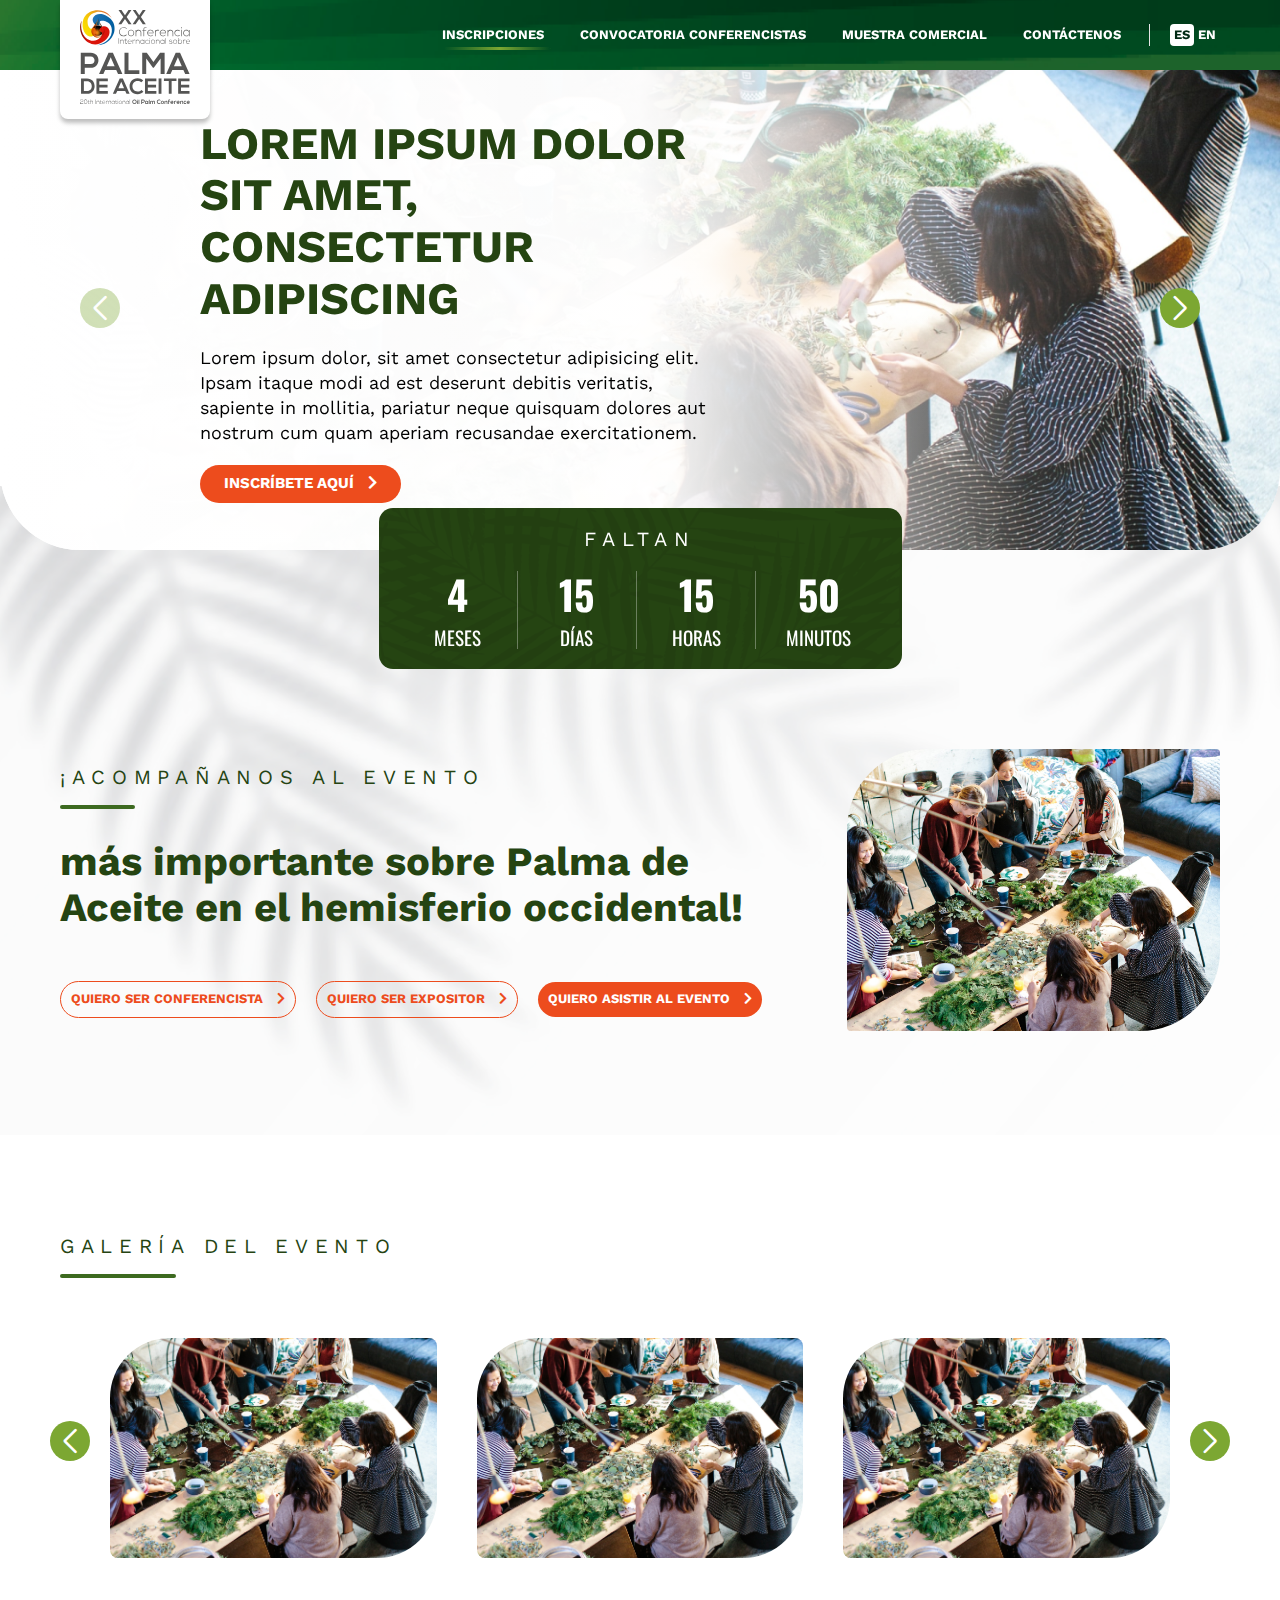
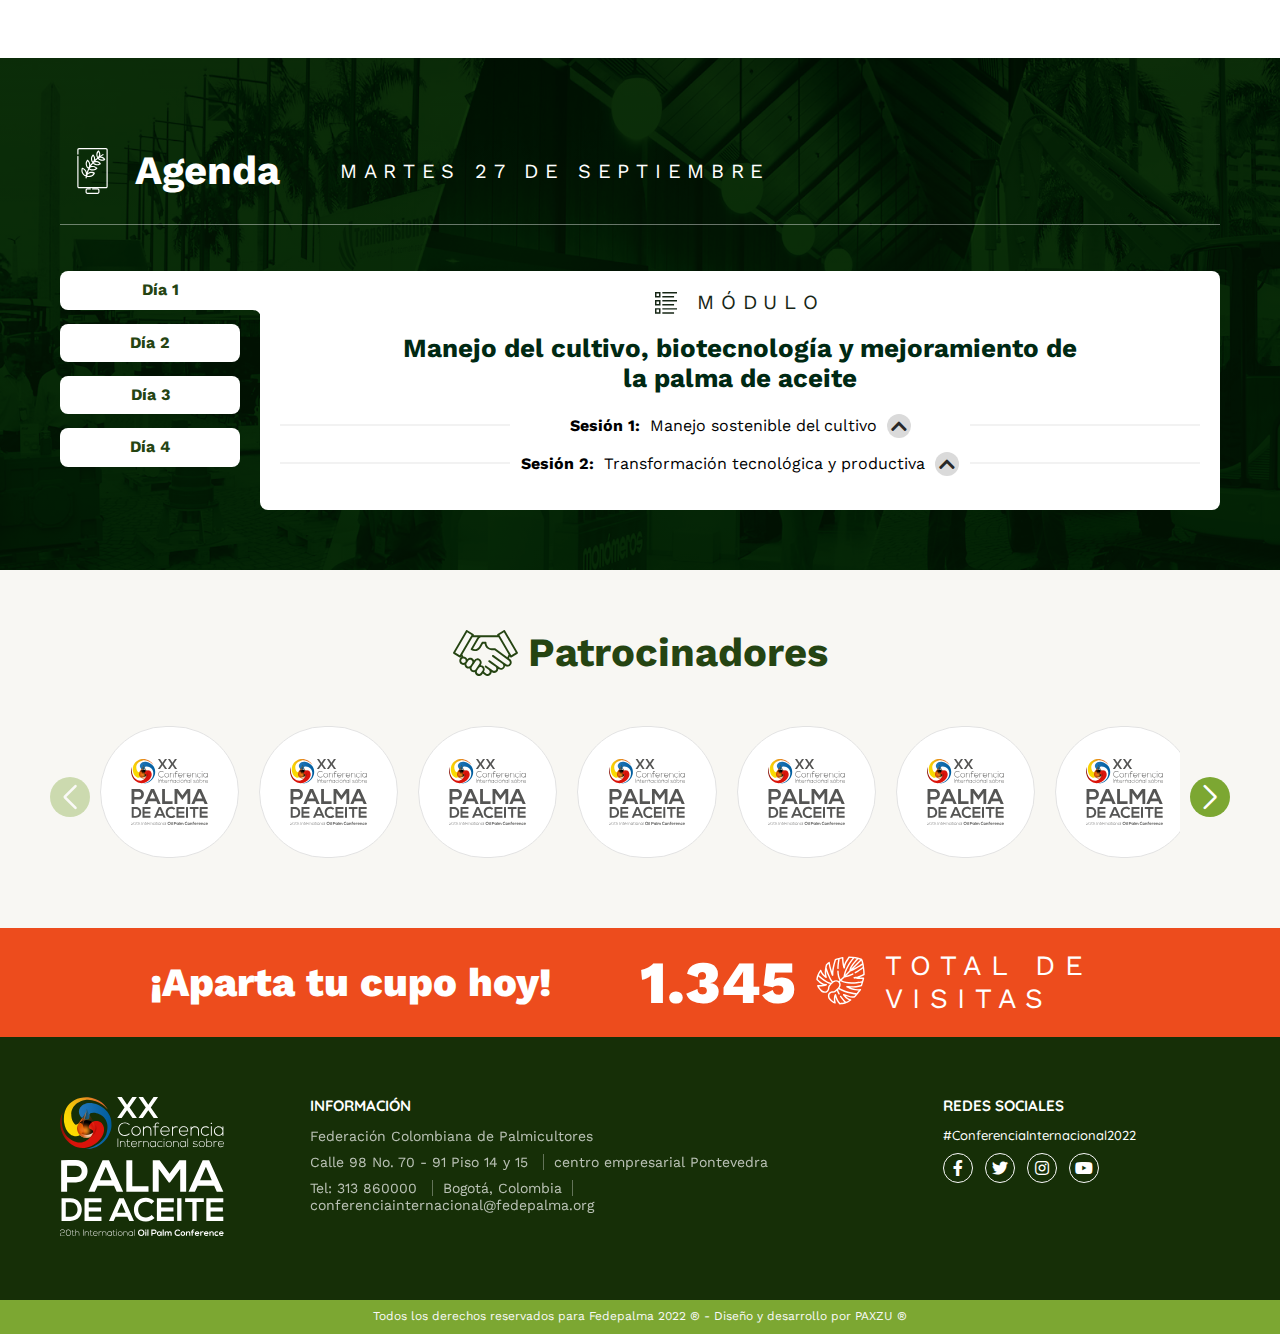
==== commit b302baf3: "home responsive OK" ====
--- a/index.html
+++ b/index.html
@@ -27,10 +27,10 @@
                             <div class="close_mobile">
                                 <span class="fas fa-chevron-right"></span>
                             </div>
-                            <li><a class="active_link" href="">INSCRIPCIONES</a></li>
-                            <li><a href="">CONVOCATORIA CONFERENCISTAS</a></li>
-                            <li><a href="">MUESTRA COMERCIAL</a></li>
-                            <li><a href="">CONTÁCTENOS</a></li>
+                            <li><a class="active_link" href="inscripciones.html">INSCRIPCIONES</a></li>
+                            <li><a href="convocatorias.html">CONVOCATORIA CONFERENCISTAS</a></li>
+                            <li><a href="muestra_comercial.html">MUESTRA COMERCIAL</a></li>
+                            <li><a href="contactanos.html">CONTÁCTENOS</a></li>
                             <li class="c_lenguajes">
                                 <a href="" class="active">ES</a>
                                 <a href="" class="">EN</a>
@@ -47,505 +47,511 @@
         </header>
 
         <div class="spacer"></div>
+
+        <main>
+            <section class="s_hero">
+                
+                    <div class="cont_gen_hero">
+                        <!-- Swiper -->
+                        <div class="swiper sliderHero">
+                            <div class="swiper-wrapper">
+                                <div class="swiper-slide">
+                                    <picture data-swiper-parallax="-23%" class="img_bg_slider_hero">
+                                        <img width="1440" height="773" src="images/diseno/1-home/bg_hero_img.png" alt="">
+                                    </picture>
+                                    <div class="cont_desc_hero_txt">
+                                        <h2  data-swiper-parallax-opacity="0.5" data-swiper-parallax="-100">Lorem ipsum dolor sit amet, consectetur adipiscing</h2>
+                                        <div data-swiper-parallax-opacity="0.5" data-swiper-parallax="-200" class="desc_txt">Lorem ipsum dolor, sit amet consectetur adipisicing elit. Ipsam itaque modi ad est deserunt debitis veritatis, sapiente in mollitia, pariatur neque quisquam dolores aut nostrum cum quam aperiam recusandae exercitationem.</div>
+                                        <a href="" data-swiper-parallax-opacity="0.5" class="btn_fill">Inscríbete aquí <span class="fas fa-chevron-right"></span> </a>
+                                    </div>
+                                </div>
+                                <div class="swiper-slide">
+                                    <picture data-swiper-parallax="-23%" class="img_bg_slider_hero">
+                                        <img width="1440" height="773" src="images/diseno/1-home/bg_hero_img.png" alt="">
+                                    </picture>
+                                    <div class="cont_desc_hero_txt">
+                                        <h2  data-swiper-parallax-opacity="0.5" data-swiper-parallax="-100">Lorem ipsum dolor sit amet, consectetur adipiscing</h2>
+                                        <div data-swiper-parallax-opacity="0.5" data-swiper-parallax="-200" class="desc_txt">Lorem ipsum dolor, sit amet consectetur adipisicing elit. Ipsam itaque modi ad est deserunt debitis veritatis, sapiente in mollitia, pariatur neque quisquam dolores aut nostrum cum quam aperiam recusandae exercitationem.</div>
+                                        <a href="" data-swiper-parallax-opacity="0.5" class="btn_fill">Inscríbete aquí <span class="fas fa-chevron-right"></span> </a>
+                                    </div>
+                                </div>
+                                <div class="swiper-slide">
+                                    <picture data-swiper-parallax="-23%" class="img_bg_slider_hero">
+                                        <img width="1440" height="773" src="images/diseno/1-home/bg_hero_img.png" alt="">
+                                    </picture>
+                                    <div class="cont_desc_hero_txt">
+                                        <h2  data-swiper-parallax-opacity="0.5" data-swiper-parallax="-100">Lorem ipsum dolor sit amet, consectetur adipiscing</h2>
+                                        <div data-swiper-parallax-opacity="0.5" data-swiper-parallax="-200" class="desc_txt">Lorem ipsum dolor, sit amet consectetur adipisicing elit. Ipsam itaque modi ad est deserunt debitis veritatis, sapiente in mollitia, pariatur neque quisquam dolores aut nostrum cum quam aperiam recusandae exercitationem.</div>
+                                        <a href="" data-swiper-parallax-opacity="0.5" class="btn_fill">Inscríbete aquí <span class="fas fa-chevron-right"></span> </a>
+                                    </div>
+                                </div>
+                                <div class="swiper-slide">
+                                    <picture data-swiper-parallax="-23%" class="img_bg_slider_hero">
+                                        <img width="1440" height="773" src="images/diseno/1-home/bg_hero_img.png" alt="">
+                                    </picture>
+                                    <div class="cont_desc_hero_txt">
+                                        <h2  data-swiper-parallax-opacity="0.5" data-swiper-parallax="-100">Lorem ipsum dolor sit amet, consectetur adipiscing</h2>
+                                        <div data-swiper-parallax-opacity="0.5" data-swiper-parallax="-200" class="desc_txt">Lorem ipsum dolor, sit amet consectetur adipisicing elit. Ipsam itaque modi ad est deserunt debitis veritatis, sapiente in mollitia, pariatur neque quisquam dolores aut nostrum cum quam aperiam recusandae exercitationem.</div>
+                                        <a href="" data-swiper-parallax-opacity="0.5" class="btn_fill">Inscríbete aquí <span class="fas fa-chevron-right"></span> </a>
+                                    </div>
+                                </div>
+                            </div>
+                        </div>
+                        <div class="swiper-button-next"></div>
+                        <div class="swiper-button-prev"></div>
+                    </div>
+                
+            </section>
+    
+            <div class="cont_bg_sections">
+                <section class="s_contador">
+                    <div class="center">
+                        <div class="cont_gen_contador">
+                            <div class="tit_section">
+                                <div class="subtitle al_center">
+                                    Faltan
+                                </div>
+                            </div>
+                            <div class="c_contador_datos">
+                                <div class="item_contador">
+                                    <span>4</span>
+                                    <div class="label_contador">
+                                        MESES
+                                    </div>
+                                </div>
+                                <div class="item_contador">
+                                    <span>15</span>
+                                    <div class="label_contador">
+                                        DÍAS
+                                    </div>
+                                </div>
+                                <div class="item_contador">
+                                    <span>15</span>
+                                    <div class="label_contador">
+                                        horas
+                                    </div>
+                                </div>
+                                <div class="item_contador">
+                                    <span>50</span>
+                                    <div class="label_contador">
+                                        minutos
+                                    </div>
+                                </div>
+                            </div>
+                        </div>
+                    </div>
+                </section>
         
-        <section class="s_hero">
-            
-                <div class="cont_gen_hero">
-                    <!-- Swiper -->
-                    <div class="swiper sliderHero">
-                        <div class="swiper-wrapper">
-                            <div class="swiper-slide">
-                                <picture data-swiper-parallax="-23%" class="img_bg_slider_hero">
-                                    <img width="1440" height="773" src="images/diseno/1-home/bg_hero_img.png" alt="">
+                <section class="s_incitacion_evento">
+                    <div class="center">
+                        <div class="cont_gen_ini_evento">
+                            <div class="col_desc_evento">
+                                <div class="tit_section">
+                                    <div class="subtitle al_left">
+                                        ¡Acompañanos al evento
+                                    </div>
+                                    <h3>
+                                        más importante sobre Palma de Aceite en el hemisferio occidental!
+                                    </h3>
+                                </div>
+                                <div class="cont_ctas">
+                                    <a href="" class="btn_outline">Quiero ser conferencista <span class="fas fa-chevron-right"></span> </a>
+                                    <a href="" class="btn_outline">Quiero ser expositor <span class="fas fa-chevron-right"></span> </a>
+                                    <a href="" class="btn_fill">Quiero asistir al evento <span class="fas fa-chevron-right"></span> </a>
+                                </div>
+                            </div>
+                            <div class="col_pic_event">
+                                <picture>
+                                    <img width="413" height="282" src="images/diseno/1-home/img_event.png" alt="">
                                 </picture>
-                                <div class="cont_desc_hero_txt">
-                                    <h2  data-swiper-parallax-opacity="0.5" data-swiper-parallax="-100">Lorem ipsum dolor sit amet, consectetur adipiscing</h2>
-                                    <div data-swiper-parallax-opacity="0.5" data-swiper-parallax="-200" class="desc_txt">Lorem ipsum dolor, sit amet consectetur adipisicing elit. Ipsam itaque modi ad est deserunt debitis veritatis, sapiente in mollitia, pariatur neque quisquam dolores aut nostrum cum quam aperiam recusandae exercitationem.</div>
-                                    <a href="" data-swiper-parallax-opacity="0.5" class="btn_fill">Inscríbete aquí <span class="fas fa-chevron-right"></span> </a>
-                                </div>
-                            </div>
-                            <div class="swiper-slide">
-                                <picture data-swiper-parallax="-23%" class="img_bg_slider_hero">
-                                    <img width="1440" height="773" src="images/diseno/1-home/bg_hero_img.png" alt="">
-                                </picture>
-                                <div class="cont_desc_hero_txt">
-                                    <h2  data-swiper-parallax-opacity="0.5" data-swiper-parallax="-100">Lorem ipsum dolor sit amet, consectetur adipiscing</h2>
-                                    <div data-swiper-parallax-opacity="0.5" data-swiper-parallax="-200" class="desc_txt">Lorem ipsum dolor, sit amet consectetur adipisicing elit. Ipsam itaque modi ad est deserunt debitis veritatis, sapiente in mollitia, pariatur neque quisquam dolores aut nostrum cum quam aperiam recusandae exercitationem.</div>
-                                    <a href="" data-swiper-parallax-opacity="0.5" class="btn_fill">Inscríbete aquí <span class="fas fa-chevron-right"></span> </a>
-                                </div>
-                            </div>
-                            <div class="swiper-slide">
-                                <picture data-swiper-parallax="-23%" class="img_bg_slider_hero">
-                                    <img width="1440" height="773" src="images/diseno/1-home/bg_hero_img.png" alt="">
-                                </picture>
-                                <div class="cont_desc_hero_txt">
-                                    <h2  data-swiper-parallax-opacity="0.5" data-swiper-parallax="-100">Lorem ipsum dolor sit amet, consectetur adipiscing</h2>
-                                    <div data-swiper-parallax-opacity="0.5" data-swiper-parallax="-200" class="desc_txt">Lorem ipsum dolor, sit amet consectetur adipisicing elit. Ipsam itaque modi ad est deserunt debitis veritatis, sapiente in mollitia, pariatur neque quisquam dolores aut nostrum cum quam aperiam recusandae exercitationem.</div>
-                                    <a href="" data-swiper-parallax-opacity="0.5" class="btn_fill">Inscríbete aquí <span class="fas fa-chevron-right"></span> </a>
-                                </div>
-                            </div>
-                            <div class="swiper-slide">
-                                <picture data-swiper-parallax="-23%" class="img_bg_slider_hero">
-                                    <img width="1440" height="773" src="images/diseno/1-home/bg_hero_img.png" alt="">
-                                </picture>
-                                <div class="cont_desc_hero_txt">
-                                    <h2  data-swiper-parallax-opacity="0.5" data-swiper-parallax="-100">Lorem ipsum dolor sit amet, consectetur adipiscing</h2>
-                                    <div data-swiper-parallax-opacity="0.5" data-swiper-parallax="-200" class="desc_txt">Lorem ipsum dolor, sit amet consectetur adipisicing elit. Ipsam itaque modi ad est deserunt debitis veritatis, sapiente in mollitia, pariatur neque quisquam dolores aut nostrum cum quam aperiam recusandae exercitationem.</div>
-                                    <a href="" data-swiper-parallax-opacity="0.5" class="btn_fill">Inscríbete aquí <span class="fas fa-chevron-right"></span> </a>
-                                </div>
-                            </div>
-                        </div>
-                    </div>
-                    <div class="swiper-button-next"></div>
-                    <div class="swiper-button-prev"></div>
-                </div>
-            
-        </section>
-
-        <div class="cont_bg_sections">
-            <section class="s_contador">
+                            </div>
+                        </div>
+                    </div>
+                </section>
+            </div>
+    
+            <section class="s_galeria_e">
                 <div class="center">
-                    <div class="cont_gen_contador">
-                        <div class="tit_section">
-                            <div class="subtitle al_center">
-                                Faltan
-                            </div>
-                        </div>
-                        <div class="c_contador_datos">
-                            <div class="item_contador">
-                                <span>4</span>
-                                <div class="label_contador">
-                                    MESES
-                                </div>
-                            </div>
-                            <div class="item_contador">
-                                <span>15</span>
-                                <div class="label_contador">
-                                    DÍAS
-                                </div>
-                            </div>
-                            <div class="item_contador">
-                                <span>15</span>
-                                <div class="label_contador">
-                                    horas
-                                </div>
-                            </div>
-                            <div class="item_contador">
-                                <span>50</span>
-                                <div class="label_contador">
-                                    minutos
-                                </div>
-                            </div>
-                        </div>
+                    <div class="tit_section">
+                        <div class="subtitle al_left">
+                            Galería del evento
+                        </div>
+                    </div>
+                    <div class="cont_galeria_event">
+                        <!-- Swiper -->
+                        <div class="swiper swiperGaleriaEvent">
+                            <div class="swiper-wrapper">
+                                <div class="swiper-slide" data-lightbox="roadtrip">
+                                    <img width="343" height="219"  src="images/diseno/1-home/img_event.png" alt="">
+                                </div>
+                                <div class="swiper-slide" data-lightbox="roadtrip">
+                                    <img width="343" height="219" src="images/diseno/1-home/img_event.png" alt="">
+                                </div>
+                                <div class="swiper-slide" data-lightbox="roadtrip">
+                                    <img width="343" height="219" src="images/diseno/1-home/img_event.png" alt="">
+                                </div>
+                                <div class="swiper-slide" data-lightbox="roadtrip">
+                                    <img width="343" height="219" src="images/diseno/1-home/img_event.png" alt="">
+                                </div>
+                                <div class="swiper-slide" data-lightbox="roadtrip">
+                                    <img width="343" height="219" src="images/diseno/1-home/img_event.png" alt="">
+                                </div>
+                                <div class="swiper-slide" data-lightbox="roadtrip">
+                                    <img width="343" height="219" src="images/diseno/1-home/img_event.png" alt="">
+                                </div>
+                                <div class="swiper-slide" data-lightbox="roadtrip">
+                                    <img width="343" height="219" src="images/diseno/1-home/img_event.png" alt="">
+                                </div>
+                            </div>
+                        </div>
+                        <div class="swiper-button-next"></div>
+                        <div class="swiper-button-prev"></div>
                     </div>
                 </div>
             </section>
     
-            <section class="s_incitacion_evento">
+            <section class="s_agenda">
                 <div class="center">
-                    <div class="cont_gen_ini_evento">
-                        <div class="col_desc_evento">
-                            <div class="tit_section">
-                                <div class="subtitle al_left">
-                                    ¡Acompañanos al evento
-                                </div>
-                                <h3>
-                                    más importante sobre Palma de Aceite en el hemisferio occidental!
+                    <div class="cont_gen_agenda">
+                        <div class="tit_section">
+                            <h3>
+                                <img width="65" height="46" src="images/diseno/1-home/icon_agenda.svg" alt="">
+                                Agenda
+                            </h3>
+                            <div class="tit_agenda_fecha">
+                                Martes 27 de Septiembre
+                            </div>
+                            <div class="btn_filter_agenda">
+                                <span class="fas fa-bars"></span>
+                            </div>
+                        </div>
+                        <div class="c_agenda">
+                            <aside>
+                                <nav>
+                                    <ul>
+                                        <li class="dia_aside active_dia">
+                                            <a class="">Día 1</a>
+                                            <div class="auditorias_aside">
+                                                <a class="audt_aside active_audt">Auditorio 1 <span class="fas fa-chevron-right"></span></a>
+                                                <a class="audt_aside">Auditorio 2</a>
+                                                <a class="audt_aside">Auditorio 3</a>
+                                            </div>
+                                        </li>
+                                        <li class="dia_aside">
+                                            <a class="">Día 2</a>
+                                            <div class="auditorias_aside">
+                                                <a class="audt_aside">Auditorio 1</a>
+                                                <a class="audt_aside">Auditorio 2</a>
+                                                <a class="audt_aside">Auditorio 3</a>
+                                            </div>
+                                        </li>
+                                        <li class="dia_aside">
+                                            <a class="">Día 3</a>
+                                            <div class="auditorias_aside">
+                                                <a class="audt_aside">Auditorio 1</a>
+                                                <a class="audt_aside">Auditorio 2</a>
+                                                <a class="audt_aside">Auditorio 3</a>
+                                            </div>
+                                        </li>
+                                        <li class="dia_aside">
+                                            <a class="">Día 4</a>
+                                            <div class="auditorias_aside">
+                                                <a class="audt_aside">Auditorio 1</a>
+                                                <a class="audt_aside">Auditorio 2</a>
+                                                <a class="audt_aside">Auditorio 3</a>
+                                            </div>
+                                        </li>
+                                    </ul>
+                                </nav>
+                            </aside>
+                            <div class="col_agenda_info">
+                                <div class="tit_agenda_info">
+                                    <img width="22" height="22" src="images/diseno/1-home/icon_modulo.svg" alt=""> Módulo
+                                </div>
+                                <h3 class="title_modulo">
+                                    Manejo del cultivo, biotecnología y mejoramiento de la palma de aceite
                                 </h3>
-                            </div>
-                            <div class="cont_ctas">
-                                <a href="" class="btn_outline">Quiero ser conferencista <span class="fas fa-chevron-right"></span> </a>
-                                <a href="" class="btn_outline">Quiero ser expositor <span class="fas fa-chevron-right"></span> </a>
-                                <a href="" class="btn_fill">Quiero asistir al evento <span class="fas fa-chevron-right"></span> </a>
-                            </div>
-                        </div>
-                        <div class="col_pic_event">
-                            <picture>
-                                <img width="413" height="282" src="images/diseno/1-home/img_event.png" alt="">
-                            </picture>
+                                <div class="col_gen_modulos">
+                                    <div class="modulo">
+                                        <div class="divisor_info_modulo">
+                                            <div>
+                                                <strong> Sesión 1: </strong> Manejo sostenible del cultivo <span class="fas fa-chevron-up"></span>
+                                            </div>
+                                        </div>
+                                        <div class="cont_cards_modulos">
+                                            <div class="card_modulo">
+                                                <div class="card_horario">
+                                                    9:00 A.M. a 10:30 A.M.
+                                                </div>
+                                                <div class="card_datos">
+                                                    <div class="name_conferencia">
+                                                        Nombre de conferencia 
+                                                    </div>
+                                                    <div class="name_speaker">
+                                                        Juan David Reyes
+                                                    </div>
+                                                    <div class="tags_add">
+                                                        <div class="item_tag">
+                                                            <strong> Idioma: </strong> Inglés
+                                                        </div>
+                                                        <div class="item_tag">
+                                                            <strong> País: </strong> EE.UU
+                                                        </div>
+                                                    </div>
+                                                </div>
+                                            </div>
+                                            <div class="card_modulo">
+                                                <div class="card_horario">
+                                                    9:00 A.M. a 10:30 A.M.
+                                                </div>
+                                                <div class="card_datos">
+                                                    <div class="name_conferencia">
+                                                        Nombre de conferencia 
+                                                    </div>
+                                                    <div class="name_speaker">
+                                                        Juan David Reyes
+                                                    </div>
+                                                    <div class="tags_add">
+                                                        <div class="item_tag">
+                                                            <strong> Idioma: </strong> Inglés
+                                                        </div>
+                                                        <div class="item_tag">
+                                                            <strong> País: </strong> EE.UU
+                                                        </div>
+                                                    </div>
+                                                </div>
+                                            </div>
+                                            <div class="card_modulo">
+                                                <div class="card_horario">
+                                                    9:00 A.M. a 10:30 A.M.
+                                                </div>
+                                                <div class="card_datos">
+                                                    <div class="name_conferencia">
+                                                        Nombre de conferencia 
+                                                    </div>
+                                                    <div class="name_speaker">
+                                                        Juan David Reyes
+                                                    </div>
+                                                    <div class="tags_add">
+                                                        <div class="item_tag">
+                                                            <strong> Idioma: </strong> Inglés
+                                                        </div>
+                                                        <div class="item_tag">
+                                                            <strong> País: </strong> EE.UU
+                                                        </div>
+                                                    </div>
+                                                </div>
+                                            </div>
+                                            <div class="card_modulo">
+                                                <div class="card_horario">
+                                                    9:00 A.M. a 10:30 A.M.
+                                                </div>
+                                                <div class="card_datos">
+                                                    <div class="name_conferencia">
+                                                        Nombre de conferencia 
+                                                    </div>
+                                                    <div class="name_speaker">
+                                                        Juan David Reyes
+                                                    </div>
+                                                    <div class="tags_add">
+                                                        <div class="item_tag">
+                                                            <strong> Idioma: </strong> Inglés
+                                                        </div>
+                                                        <div class="item_tag">
+                                                            <strong> País: </strong> EE.UU
+                                                        </div>
+                                                    </div>
+                                                </div>
+                                            </div>
+                                            <div class="card_modulo">
+                                                <div class="card_horario">
+                                                    9:00 A.M. a 10:30 A.M.
+                                                </div>
+                                                <div class="card_datos">
+                                                    <div class="name_conferencia">
+                                                        Nombre de conferencia 
+                                                    </div>
+                                                    <div class="name_speaker">
+                                                        Juan David Reyes
+                                                    </div>
+                                                    <div class="tags_add">
+                                                        <div class="item_tag">
+                                                            <strong> Idioma: </strong> Inglés
+                                                        </div>
+                                                        <div class="item_tag">
+                                                            <strong> País: </strong> EE.UU
+                                                        </div>
+                                                    </div>
+                                                </div>
+                                            </div>
+                                            <div class="card_modulo intermedio">
+                                                <div class="card_horario">
+                                                    9:00 A.M. a 10:30 A.M.
+                                                </div>
+                                                <div class="card_datos">
+                                                    <div class="name_conferencia">
+                                                        Nombre de conferencia 
+                                                    </div>
+                                                </div>
+                                            </div>
+                                        </div>
+                                        <div class="divisor_info_modulo">
+                                            <div>
+                                                <strong> Sesión 2: </strong> Transformación tecnológica y productiva <span class="fas fa-chevron-up"></span>
+                                            </div>
+                                        </div>
+                                        <div class="cont_cards_modulos">
+                                            <div class="card_modulo">
+                                                <div class="card_horario">
+                                                    9:00 A.M. a 10:30 A.M.
+                                                </div>
+                                                <div class="card_datos">
+                                                    <div class="name_conferencia">
+                                                        Nombre de conferencia 
+                                                    </div>
+                                                    <div class="name_speaker">
+                                                        Juan David Reyes
+                                                    </div>
+                                                    <div class="tags_add">
+                                                        <div class="item_tag">
+                                                            <strong> Idioma: </strong> Inglés
+                                                        </div>
+                                                        <div class="item_tag">
+                                                            <strong> País: </strong> EE.UU
+                                                        </div>
+                                                    </div>
+                                                </div>
+                                            </div>
+                                            <div class="card_modulo">
+                                                <div class="card_horario">
+                                                    9:00 A.M. a 10:30 A.M.
+                                                </div>
+                                                <div class="card_datos">
+                                                    <div class="name_conferencia">
+                                                        Nombre de conferencia 
+                                                    </div>
+                                                    <div class="name_speaker">
+                                                        Juan David Reyes
+                                                    </div>
+                                                    <div class="tags_add">
+                                                        <div class="item_tag">
+                                                            <strong> Idioma: </strong> Inglés
+                                                        </div>
+                                                        <div class="item_tag">
+                                                            <strong> País: </strong> EE.UU
+                                                        </div>
+                                                    </div>
+                                                </div>
+                                            </div>
+                                            <div class="card_modulo intermedio">
+                                                <div class="card_horario">
+                                                    9:00 A.M. a 10:30 A.M.
+                                                </div>
+                                                <div class="card_datos">
+                                                    <div class="name_conferencia">
+                                                        Nombre de conferencia 
+                                                    </div>
+                                                </div>
+                                            </div>
+                                        </div>
+                                    </div>
+                                </div>
+                            </div>
                         </div>
                     </div>
                 </div>
             </section>
-        </div>
-
-        <section class="s_galeria_e">
-            <div class="center">
-                <div class="tit_section">
-                    <div class="subtitle al_left">
-                        Galería del evento
+    
+            <section class="s_patrocinadores">
+                <div class="center">
+                    <div class="cont_gen_patrocinadores">
+                        <div class="tit_section">
+                            <h3>
+                                <img width="65" height="46" src="images/diseno/1-home/icon_patrocinio.svg" alt=""> Patrocinadores
+                            </h3>
+                        </div>
+                        <!-- Swiper -->
+                        <div class="c_gen_slider_patrocinadores">
+                            <div class="swiper swiperPatrocinadores">
+                                <div class="swiper-wrapper">
+                                    <div class="swiper-slide">
+                                        <picture>
+                                            <img width="56" height="50" src="images/diseno/1-home/logo_header.svg" alt="">
+                                        </picture>
+                                    </div>
+                                    <div class="swiper-slide">
+                                        <picture>
+                                            <img width="56" height="50" src="images/diseno/1-home/logo_header.svg" alt="">
+                                        </picture>
+                                    </div>
+                                    <div class="swiper-slide">
+                                        <picture>
+                                            <img width="56" height="50" src="images/diseno/1-home/logo_header.svg" alt="">
+                                        </picture>
+                                    </div>
+                                    <div class="swiper-slide">
+                                        <picture>
+                                            <img width="56" height="50" src="images/diseno/1-home/logo_header.svg" alt="">
+                                        </picture>
+                                    </div>
+                                    <div class="swiper-slide">
+                                        <picture>
+                                            <img width="56" height="50" src="images/diseno/1-home/logo_header.svg" alt="">
+                                        </picture>
+                                    </div>
+                                    <div class="swiper-slide">
+                                        <picture>
+                                            <img width="56" height="50" src="images/diseno/1-home/logo_header.svg" alt="">
+                                        </picture>
+                                    </div>
+                                    <div class="swiper-slide">
+                                        <picture>
+                                            <img width="56" height="50" src="images/diseno/1-home/logo_header.svg" alt="">
+                                        </picture>
+                                    </div>
+                                    <div class="swiper-slide">
+                                        <picture>
+                                            <img width="56" height="50" src="images/diseno/1-home/logo_header.svg" alt="">
+                                        </picture>
+                                    </div>
+                                    <div class="swiper-slide">
+                                        <picture>
+                                            <img width="56" height="50" src="images/diseno/1-home/logo_header.svg" alt="">
+                                        </picture>
+                                    </div>
+                                </div>
+                            </div>
+                            <div class="swiper-button-next"></div>
+                            <div class="swiper-button-prev"></div>
+                        </div>
                     </div>
                 </div>
-                <div class="cont_galeria_event">
-                    <!-- Swiper -->
-                    <div class="swiper swiperGaleriaEvent">
-                        <div class="swiper-wrapper">
-                            <div class="swiper-slide" data-lightbox="roadtrip">
-                                <img width="343" height="219"  src="images/diseno/1-home/img_event.png" alt="">
-                            </div>
-                            <div class="swiper-slide" data-lightbox="roadtrip">
-                                <img width="343" height="219" src="images/diseno/1-home/img_event.png" alt="">
-                            </div>
-                            <div class="swiper-slide" data-lightbox="roadtrip">
-                                <img width="343" height="219" src="images/diseno/1-home/img_event.png" alt="">
-                            </div>
-                            <div class="swiper-slide" data-lightbox="roadtrip">
-                                <img width="343" height="219" src="images/diseno/1-home/img_event.png" alt="">
-                            </div>
-                            <div class="swiper-slide" data-lightbox="roadtrip">
-                                <img width="343" height="219" src="images/diseno/1-home/img_event.png" alt="">
-                            </div>
-                            <div class="swiper-slide" data-lightbox="roadtrip">
-                                <img width="343" height="219" src="images/diseno/1-home/img_event.png" alt="">
-                            </div>
-                            <div class="swiper-slide" data-lightbox="roadtrip">
-                                <img width="343" height="219" src="images/diseno/1-home/img_event.png" alt="">
-                            </div>
-                        </div>
-                    </div>
-                    <div class="swiper-button-next"></div>
-                    <div class="swiper-button-prev"></div>
+            </section>
+    
+            <section class="s_banner_visitas">
+                <div class="center">
+                    <div class="cont_gen_banner_visitas">
+                        <div class="txt_banner_1">
+                            ¡Aparta tu cupo hoy!
+                        </div>
+                        <div class="cont_visitas_banner">
+                            <span>
+                                1.345
+                            </span>
+                            <div class="cont_txt_visitas">
+                                <picture>
+                                    <img width="49" height="49" src="images/diseno/1-home/icon_visitas.svg" alt="">
+                                </picture>
+                                <div>
+                                    Total de <br> visitas 
+                                </div>
+                            </div>
+                        </div>
+                    </div>
                 </div>
-            </div>
-        </section>
-
-        <section class="s_agenda">
-            <div class="center">
-                <div class="cont_gen_agenda">
-                    <div class="tit_section">
-                        <h3>
-                            <img width="65" height="46" src="images/diseno/1-home/icon_agenda.svg" alt="">
-                            Agenda
-                        </h3>
-                        <div class="tit_agenda_fecha">
-                            Martes 27 de Septiembre
-                        </div>
-                    </div>
-                    <div class="c_agenda">
-                        <aside>
-                            <nav>
-                                <ul>
-                                    <li class="dia_aside active_dia">
-                                        <a class="">Día 1</a>
-                                        <div class="auditorias_aside">
-                                            <a class="audt_aside active_audt">Auditorio 1 <span class="fas fa-chevron-right"></span></a>
-                                            <a class="audt_aside">Auditorio 2</a>
-                                            <a class="audt_aside">Auditorio 3</a>
-                                        </div>
-                                    </li>
-                                    <li class="dia_aside">
-                                        <a class="">Día 2</a>
-                                        <div class="auditorias_aside">
-                                            <a class="audt_aside">Auditorio 1</a>
-                                            <a class="audt_aside">Auditorio 2</a>
-                                            <a class="audt_aside">Auditorio 3</a>
-                                        </div>
-                                    </li>
-                                    <li class="dia_aside">
-                                        <a class="">Día 3</a>
-                                        <div class="auditorias_aside">
-                                            <a class="audt_aside">Auditorio 1</a>
-                                            <a class="audt_aside">Auditorio 2</a>
-                                            <a class="audt_aside">Auditorio 3</a>
-                                        </div>
-                                    </li>
-                                    <li class="dia_aside">
-                                        <a class="">Día 4</a>
-                                        <div class="auditorias_aside">
-                                            <a class="audt_aside">Auditorio 1</a>
-                                            <a class="audt_aside">Auditorio 2</a>
-                                            <a class="audt_aside">Auditorio 3</a>
-                                        </div>
-                                    </li>
-                                </ul>
-                            </nav>
-                        </aside>
-                        <div class="col_agenda_info">
-                            <div class="tit_agenda_info">
-                                <img width="22" height="22" src="images/diseno/1-home/icon_modulo.svg" alt=""> Módulo
-                            </div>
-                            <h3 class="title_modulo">
-                                Manejo del cultivo, biotecnología y mejoramiento de la palma de aceite
-                            </h3>
-                            <div class="col_gen_modulos">
-                                <div class="modulo">
-                                    <div class="divisor_info_modulo">
-                                        <div>
-                                            <strong> Sesión 1: </strong> Manejo sostenible del cultivo <span class="fas fa-chevron-up"></span>
-                                        </div>
-                                    </div>
-                                    <div class="cont_cards_modulos">
-                                        <div class="card_modulo">
-                                            <div class="card_horario">
-                                                9:00 A.M. a 10:30 A.M.
-                                            </div>
-                                            <div class="card_datos">
-                                                <div class="name_conferencia">
-                                                    Nombre de conferencia 
-                                                </div>
-                                                <div class="name_speaker">
-                                                    Juan David Reyes
-                                                </div>
-                                                <div class="tags_add">
-                                                    <div class="item_tag">
-                                                        <strong> Idioma: </strong> Inglés
-                                                    </div>
-                                                    <div class="item_tag">
-                                                        <strong> País: </strong> EE.UU
-                                                    </div>
-                                                </div>
-                                            </div>
-                                        </div>
-                                        <div class="card_modulo">
-                                            <div class="card_horario">
-                                                9:00 A.M. a 10:30 A.M.
-                                            </div>
-                                            <div class="card_datos">
-                                                <div class="name_conferencia">
-                                                    Nombre de conferencia 
-                                                </div>
-                                                <div class="name_speaker">
-                                                    Juan David Reyes
-                                                </div>
-                                                <div class="tags_add">
-                                                    <div class="item_tag">
-                                                        <strong> Idioma: </strong> Inglés
-                                                    </div>
-                                                    <div class="item_tag">
-                                                        <strong> País: </strong> EE.UU
-                                                    </div>
-                                                </div>
-                                            </div>
-                                        </div>
-                                        <div class="card_modulo">
-                                            <div class="card_horario">
-                                                9:00 A.M. a 10:30 A.M.
-                                            </div>
-                                            <div class="card_datos">
-                                                <div class="name_conferencia">
-                                                    Nombre de conferencia 
-                                                </div>
-                                                <div class="name_speaker">
-                                                    Juan David Reyes
-                                                </div>
-                                                <div class="tags_add">
-                                                    <div class="item_tag">
-                                                        <strong> Idioma: </strong> Inglés
-                                                    </div>
-                                                    <div class="item_tag">
-                                                        <strong> País: </strong> EE.UU
-                                                    </div>
-                                                </div>
-                                            </div>
-                                        </div>
-                                        <div class="card_modulo">
-                                            <div class="card_horario">
-                                                9:00 A.M. a 10:30 A.M.
-                                            </div>
-                                            <div class="card_datos">
-                                                <div class="name_conferencia">
-                                                    Nombre de conferencia 
-                                                </div>
-                                                <div class="name_speaker">
-                                                    Juan David Reyes
-                                                </div>
-                                                <div class="tags_add">
-                                                    <div class="item_tag">
-                                                        <strong> Idioma: </strong> Inglés
-                                                    </div>
-                                                    <div class="item_tag">
-                                                        <strong> País: </strong> EE.UU
-                                                    </div>
-                                                </div>
-                                            </div>
-                                        </div>
-                                        <div class="card_modulo">
-                                            <div class="card_horario">
-                                                9:00 A.M. a 10:30 A.M.
-                                            </div>
-                                            <div class="card_datos">
-                                                <div class="name_conferencia">
-                                                    Nombre de conferencia 
-                                                </div>
-                                                <div class="name_speaker">
-                                                    Juan David Reyes
-                                                </div>
-                                                <div class="tags_add">
-                                                    <div class="item_tag">
-                                                        <strong> Idioma: </strong> Inglés
-                                                    </div>
-                                                    <div class="item_tag">
-                                                        <strong> País: </strong> EE.UU
-                                                    </div>
-                                                </div>
-                                            </div>
-                                        </div>
-                                        <div class="card_modulo intermedio">
-                                            <div class="card_horario">
-                                                9:00 A.M. a 10:30 A.M.
-                                            </div>
-                                            <div class="card_datos">
-                                                <div class="name_conferencia">
-                                                    Nombre de conferencia 
-                                                </div>
-                                            </div>
-                                        </div>
-                                    </div>
-                                    <div class="divisor_info_modulo">
-                                        <div>
-                                            <strong> Sesión 2: </strong> Transformación tecnológica y productiva <span class="fas fa-chevron-up"></span>
-                                        </div>
-                                    </div>
-                                    <div class="cont_cards_modulos">
-                                        <div class="card_modulo">
-                                            <div class="card_horario">
-                                                9:00 A.M. a 10:30 A.M.
-                                            </div>
-                                            <div class="card_datos">
-                                                <div class="name_conferencia">
-                                                    Nombre de conferencia 
-                                                </div>
-                                                <div class="name_speaker">
-                                                    Juan David Reyes
-                                                </div>
-                                                <div class="tags_add">
-                                                    <div class="item_tag">
-                                                        <strong> Idioma: </strong> Inglés
-                                                    </div>
-                                                    <div class="item_tag">
-                                                        <strong> País: </strong> EE.UU
-                                                    </div>
-                                                </div>
-                                            </div>
-                                        </div>
-                                        <div class="card_modulo">
-                                            <div class="card_horario">
-                                                9:00 A.M. a 10:30 A.M.
-                                            </div>
-                                            <div class="card_datos">
-                                                <div class="name_conferencia">
-                                                    Nombre de conferencia 
-                                                </div>
-                                                <div class="name_speaker">
-                                                    Juan David Reyes
-                                                </div>
-                                                <div class="tags_add">
-                                                    <div class="item_tag">
-                                                        <strong> Idioma: </strong> Inglés
-                                                    </div>
-                                                    <div class="item_tag">
-                                                        <strong> País: </strong> EE.UU
-                                                    </div>
-                                                </div>
-                                            </div>
-                                        </div>
-                                        <div class="card_modulo intermedio">
-                                            <div class="card_horario">
-                                                9:00 A.M. a 10:30 A.M.
-                                            </div>
-                                            <div class="card_datos">
-                                                <div class="name_conferencia">
-                                                    Nombre de conferencia 
-                                                </div>
-                                            </div>
-                                        </div>
-                                    </div>
-                                </div>
-                            </div>
-                        </div>
-                    </div>
-                </div>
-            </div>
-        </section>
-
-        <section class="s_patrocinadores">
-            <div class="center">
-                <div class="cont_gen_patrocinadores">
-                    <div class="tit_section">
-                        <h3>
-                            <img width="65" height="46" src="images/diseno/1-home/icon_patrocinio.svg" alt=""> Patrocinadores
-                        </h3>
-                    </div>
-                    <!-- Swiper -->
-                    <div class="c_gen_slider_patrocinadores">
-                        <div class="swiper swiperPatrocinadores">
-                            <div class="swiper-wrapper">
-                                <div class="swiper-slide">
-                                    <picture>
-                                        <img width="56" height="50" src="images/diseno/1-home/logo_header.svg" alt="">
-                                    </picture>
-                                </div>
-                                <div class="swiper-slide">
-                                    <picture>
-                                        <img width="56" height="50" src="images/diseno/1-home/logo_header.svg" alt="">
-                                    </picture>
-                                </div>
-                                <div class="swiper-slide">
-                                    <picture>
-                                        <img width="56" height="50" src="images/diseno/1-home/logo_header.svg" alt="">
-                                    </picture>
-                                </div>
-                                <div class="swiper-slide">
-                                    <picture>
-                                        <img width="56" height="50" src="images/diseno/1-home/logo_header.svg" alt="">
-                                    </picture>
-                                </div>
-                                <div class="swiper-slide">
-                                    <picture>
-                                        <img width="56" height="50" src="images/diseno/1-home/logo_header.svg" alt="">
-                                    </picture>
-                                </div>
-                                <div class="swiper-slide">
-                                    <picture>
-                                        <img width="56" height="50" src="images/diseno/1-home/logo_header.svg" alt="">
-                                    </picture>
-                                </div>
-                                <div class="swiper-slide">
-                                    <picture>
-                                        <img width="56" height="50" src="images/diseno/1-home/logo_header.svg" alt="">
-                                    </picture>
-                                </div>
-                                <div class="swiper-slide">
-                                    <picture>
-                                        <img width="56" height="50" src="images/diseno/1-home/logo_header.svg" alt="">
-                                    </picture>
-                                </div>
-                                <div class="swiper-slide">
-                                    <picture>
-                                        <img width="56" height="50" src="images/diseno/1-home/logo_header.svg" alt="">
-                                    </picture>
-                                </div>
-                            </div>
-                        </div>
-                        <div class="swiper-button-next"></div>
-                        <div class="swiper-button-prev"></div>
-                    </div>
-                </div>
-            </div>
-        </section>
-
-        <section class="s_banner_visitas">
-            <div class="center">
-                <div class="cont_gen_banner_visitas">
-                    <div class="txt_banner_1">
-                        ¡Aparta tu cupo hoy!
-                    </div>
-                    <div class="cont_visitas_banner">
-                        <span>
-                            1.345
-                        </span>
-                        <div class="cont_txt_visitas">
-                            <picture>
-                                <img width="49" height="49" src="images/diseno/1-home/icon_visitas.svg" alt="">
-                            </picture>
-                            <div>
-                                Total de <br> visitas 
-                            </div>
-                        </div>
-                    </div>
-                </div>
-            </div>
-        </section>
+            </section>
+        </main>
+        
 
         
         <footer>
--- a/css/style.css
+++ b/css/style.css
@@ -1,3 +1,4 @@
+@charset "UTF-8";
 :root {
   --c1: #002913;
   --c2: #254412;
@@ -166,6 +167,24 @@
   text-align: right;
 }
 
+.flx_al_left {
+  display: flex;
+  flex-direction: column;
+  align-items: flex-start;
+}
+
+.flx_al_center {
+  display: flex;
+  flex-direction: column;
+  align-items: center;
+}
+
+.flx_al_right {
+  display: flex;
+  flex-direction: column;
+  align-items: flex-end;
+}
+
 .subtitle {
   letter-spacing: 0.335em;
   text-transform: uppercase;
@@ -218,6 +237,7 @@
   display: inline-block;
   font-size: 15px;
   text-transform: uppercase;
+  text-align: center;
 }
 .btn_fill span, .btn_outline span {
   margin-left: 10px;
@@ -664,6 +684,7 @@
   background: linear-gradient(0deg, #254412, #35601a), linear-gradient(0deg, #0e7b41, #034220), url("../images/diseno/1-home/img_agenda_bg.png");
   background-blend-mode: multiply, color, normal;
   background-size: cover;
+  overflow: hidden;
 }
 
 .cont_gen_agenda {
@@ -930,19 +951,253 @@
 }
 .audt_aside span {
   position: absolute;
-  top: 0;
+  top: 20%;
   bottom: 0;
   right: 10px;
   margin: auto;
   color: var(--c5);
 }
+.audt_aside.active_audt {
+  display: block;
+}
+
+.s_gracias {
+  width: 100%;
+  background: url("../images/diseno/1-home/bg_sections.png");
+  background-repeat: no-repeat;
+  background-size: cover;
+  background-position: top;
+  padding: 100px 0;
+}
+
+.c_gracias {
+  display: flex;
+  flex-direction: column;
+  justify-content: center;
+  align-items: center;
+}
+.c_gracias picture {
+  max-width: 400px;
+  display: block;
+  margin: auto;
+}
+.c_gracias picture img {
+  width: 100%;
+  height: 100%;
+  -o-object-fit: contain;
+     object-fit: contain;
+}
+.c_gracias h3 {
+  font-size: 2.5em;
+  text-transform: uppercase;
+  margin: 0;
+  color: var(--c1);
+  text-align: center;
+}
+.c_gracias h4 {
+  margin: 10px 0 30px;
+  color: var(--c1);
+  font-size: 1.5em;
+  text-align: center;
+}
+
+.s_header_int {
+  width: 100%;
+  position: relative;
+  max-height: 318px;
+  height: 100vh;
+  border-radius: 0px 0px 40px 40px;
+  display: flex;
+  align-items: center;
+  justify-content: flex-start;
+  overflow: hidden;
+}
+.s_header_int::before {
+  content: "";
+  position: absolute;
+  width: 100%;
+  height: 100%;
+  background: linear-gradient(90deg, #F4F4F4 50%, rgba(255, 255, 255, 0) 81.77%);
+  z-index: 1;
+}
+.s_header_int picture {
+  display: inline-block;
+  position: absolute;
+  top: 0;
+  right: 0;
+  margin: auto;
+  width: 50%;
+  height: 100%;
+}
+.s_header_int picture img {
+  width: 100%;
+  height: 100%;
+  -o-object-fit: cover;
+     object-fit: cover;
+}
+.s_header_int .center {
+  position: relative;
+  z-index: 3;
+  display: flex;
+  justify-content: flex-start;
+  width: 100%;
+  color: var(--c2);
+}
+.s_header_int .center h1 {
+  text-transform: uppercase;
+  letter-spacing: -0.02em;
+  font-size: 44px;
+  margin: 0;
+}
+
+.cont_miga {
+  position: absolute;
+  left: 30%;
+  top: 24px;
+  z-index: 2;
+}
+.cont_miga a {
+  text-decoration: none;
+  font-size: 13px;
+  list-style: none;
+  color: var(--c1);
+}
+.cont_miga a:hover {
+  text-decoration: underline;
+}
+.cont_miga span {
+  font-size: 13px;
+}
+
+.s_beneficios_int {
+  padding: 60px 0;
+  box-sizing: border-box;
+}
+
+.div_cols_bene {
+  display: grid;
+  grid-template-columns: 2fr 1fr;
+  gap: 60px;
+}
+.div_cols_bene .d_col_btns {
+  display: flex;
+  flex-direction: column;
+  align-items: center;
+  gap: 20px;
+}
+.div_cols_bene .d_col_btns a {
+  width: 100%;
+  max-width: 243px;
+  text-align: center;
+}
+.div_cols_bene .d_col ul {
+  padding: 0;
+  margin: 0;
+}
+.div_cols_bene .d_col ul li {
+  margin-bottom: 20px;
+}
+
+.c_banner_inscripcion {
+  display: flex;
+  justify-content: center;
+  align-items: center;
+  padding-bottom: 60px;
+}
+
+.grand_container_line {
+  background: linear-gradient(0deg, #427226 28.6%, rgba(34, 63, 17, 0) 73.73%);
+  padding: 4px;
+  box-sizing: border-box;
+  border-radius: 45px;
+  width: 100%;
+  max-width: 750px;
+  height: 100vh;
+  max-height: 213px;
+  overflow: hidden;
+  position: relative;
+  display: flex;
+  justify-content: center;
+  align-items: center;
+}
+.grand_container_line .container_b {
+  width: 100%;
+  height: 205px;
+  max-height: 213px;
+  position: relative;
+  padding: 20px;
+  box-sizing: border-box;
+  display: grid;
+  grid-template-columns: 2fr 1fr;
+}
+.grand_container_line .container_b::before {
+  background: linear-gradient(90deg, #223F11 28.6%, rgba(34, 63, 17, 0.31) 73.73%);
+  content: "";
+  position: absolute;
+  inset: 0;
+  margin: auto;
+  width: 100%;
+  height: 100%;
+  z-index: 3;
+  border-radius: 43px;
+}
+.grand_container_line .container_b picture {
+  position: absolute;
+  width: 100%;
+  height: 100%;
+  top: 0;
+  border-radius: 45px;
+  overflow: hidden;
+  display: inline-block;
+}
+.grand_container_line .container_b picture img {
+  width: 100%;
+  height: 100%;
+  -o-object-fit: cover;
+     object-fit: cover;
+}
+.grand_container_line .container_b .txts_b {
+  position: relative;
+  z-index: 5;
+}
+.grand_container_line .container_b .txts_b h3 {
+  color: var(--txt-light);
+  text-transform: uppercase;
+  font-size: 2em;
+  margin: 20px 0 10px;
+}
+
+.btn_filter_agenda {
+  display: none;
+}
+
+.c_agenda aside {
+  transition: 300ms ease-out;
+}
+
+.subfilter_active {
+  transform: translateX(0%) !important;
+}
 
 /* ************ */
 /* RESPONSIVE */
 /* ************ */
+@media screen and (max-width: 1650px) {
+  .sliderHero .swiper-slide {
+    grid-template-columns: 1.5fr 1fr;
+  }
+}
 @media screen and (max-width: 1200px) {
   header .header .navbar_desk ul {
     gap: 10px;
+  }
+
+  .sliderHero .swiper-slide {
+    grid-template-columns: 3fr 1fr;
+  }
+
+  .sliderHero .swiper-slide .cont_desc_hero_txt h2 {
+    font-size: 2em;
   }
 }
 @media screen and (max-width: 1050px) {
@@ -994,6 +1249,62 @@
   .c_footer {
     padding: 30px 0;
   }
+
+  .s_header_int picture {
+    width: 70%;
+  }
+
+  .div_cols_bene {
+    gap: 30px;
+  }
+
+  .sliderHero .swiper-slide {
+    padding: 0 70px;
+  }
+
+  .cont_gen_hero .swiper-button-prev, .swiper-rtl .swiper-button-next {
+    left: 10px;
+  }
+
+  .cont_gen_hero .swiper-button-next, .swiper-rtl .swiper-button-prev {
+    right: 10px;
+  }
+
+  .cont_gen_banner_visitas .txt_banner_1 {
+    font-size: 32px;
+  }
+
+  .cont_visitas_banner span {
+    font-size: 40px;
+  }
+
+  .cont_visitas_banner .cont_txt_visitas div {
+    font-size: 20px;
+  }
+
+  .cont_cards_modulos .card_modulo {
+    padding: 10px;
+  }
+
+  .cont_cards_modulos .card_modulo .card_datos .name_conferencia {
+    font-size: 15px;
+  }
+
+  .c_agenda nav ul li.active_dia::after, .c_agenda nav ul li.active_dia::before {
+    display: none;
+  }
+
+  .cont_cards_modulos .card_modulo .card_datos .name_speaker {
+    font-size: 10px;
+  }
+
+  .divisor_info_modulo div {
+    text-align: left;
+  }
+
+  .c_agenda nav ul li {
+    border-radius: 8px !important;
+  }
 }
 @media screen and (max-width: 768px) {
   .cont_gen_footer {
@@ -1019,9 +1330,252 @@
   header .header .c_logo_header {
     width: 120px;
   }
+
+  .s_header_int picture {
+    width: 100%;
+  }
+
+  .s_header_int::before {
+    background: linear-gradient(90deg, rgba(244, 244, 244, 0.8392156863) 50%, rgba(255, 255, 255, 0.69) 81.77%);
+  }
+
+  .s_header_int .center {
+    justify-content: center;
+  }
+
+  .cont_miga {
+    left: 10%;
+    top: 34px;
+  }
+
+  .s_header_int .center h1 {
+    font-size: 32px;
+  }
+
+  .s_header_int {
+    max-height: 238px;
+  }
+
+  .div_cols_bene {
+    grid-template-columns: 1fr;
+  }
+
+  .div_cols_bene .d_col ul {
+    padding-left: 20px;
+  }
+
+  .grand_container_line .container_b::before {
+    background: linear-gradient(90deg, rgba(27, 51, 13, 0.9411764706) 28.6%, rgba(34, 63, 17, 0.78) 73.73%);
+  }
+
+  .grand_container_line .container_b {
+    grid-template-columns: 1fr;
+  }
+
+  .grand_container_line .container_b .txts_b {
+    text-align: center;
+  }
+
+  .tit_section h3 {
+    font-size: 28px;
+  }
+
+  .tit_section h3 img {
+    width: 11%;
+  }
+
+  .s_beneficios_int {
+    padding: 20px 0 60px;
+  }
+
+  .sliderHero .swiper-slide {
+    grid-template-columns: 1fr;
+  }
+
+  .sliderHero .swiper-slide .cont_desc_hero_txt h2 {
+    text-align: center;
+  }
+
+  .sliderHero .swiper-slide .cont_desc_hero_txt .desc_txt {
+    text-align: center;
+    font-size: 16px;
+  }
+
+  .sliderHero .swiper-slide .img_bg_slider_hero::before {
+    background: linear-gradient(90deg, rgba(255, 255, 255, 0.9607843137) 0%, rgba(255, 255, 255, 0.83) 100%), linear-gradient(90deg, rgba(255, 255, 255, 0) 50%, rgba(255, 255, 255, 0) 80.31%);
+  }
+
+  .sliderHero .swiper-slide .cont_desc_hero_txt {
+    display: flex;
+    flex-direction: column;
+    justify-content: center;
+  }
+
+  .cont_gen_ini_evento {
+    grid-template-columns: 1fr;
+  }
+
+  .cont_ctas {
+    flex-wrap: wrap;
+  }
+
+  .col_pic_event picture {
+    max-width: initial;
+  }
+
+  .cont_gen_banner_visitas {
+    grid-template-columns: 1fr;
+    gap: 10px;
+  }
+
+  .cont_visitas_banner {
+    justify-content: center;
+  }
+
+  .btn_filter_agenda {
+    display: none;
+  }
+
+  .btn_filter_agenda {
+    display: flex;
+    justify-content: center;
+    align-items: center;
+    padding: 8px;
+    box-sizing: border-box;
+  }
+
+  .cont_gen_agenda .tit_section {
+    gap: 20px;
+  }
+
+  .cont_gen_agenda .tit_section .tit_agenda_fecha {
+    font-size: 14px;
+  }
+
+  .cont_gen_agenda .tit_section {
+    display: grid;
+    grid-template-columns: 1fr 2fr 20px;
+  }
+
+  .cont_gen_agenda {
+    padding: 10px 0;
+  }
+
+  .c_agenda aside {
+    position: absolute;
+    top: 100px;
+    right: 0;
+    width: 100%;
+    transform: translateX(100%);
+    z-index: 10;
+    background: var(--c3);
+    height: 100vh;
+    padding: 0 20px;
+    box-sizing: border-box;
+  }
+
+  .c_agenda {
+    grid-template-columns: 1fr;
+  }
+
+  .col_agenda_info {
+    border-radius: 8px;
+  }
+
+  .col_agenda_info .title_modulo {
+    font-size: 22px;
+  }
+
+  .divisor_info_modulo::before {
+    display: none;
+  }
+
+  .divisor_info_modulo::after {
+    display: none;
+  }
+
+  .divisor_info_modulo div {
+    width: 100%;
+    justify-content: flex-start;
+  }
+
+  .divisor_info_modulo div {
+    font-size: 14px;
+  }
+
+  .item_contador {
+    padding: 0 10px;
+  }
+
+  .item_contador span {
+    font-size: 30px;
+  }
+
+  .item_contador .label_contador {
+    font-size: 16px;
+  }
+
+  .s_contador {
+    margin-top: 0;
+  }
+
+  .subtitle {
+    font-size: 12px;
+  }
+
+  .s_incitacion_evento {
+    padding: 20px 0 30px;
+  }
+
+  .s_galeria_e {
+    padding: 20px 0;
+  }
+
+  .cont_galeria_event {
+    margin-top: 30px;
+  }
+
+  .s_agenda {
+    padding-bottom: 20px;
+  }
+
+  .c_agenda nav ul li {
+    width: 100%;
+  }
+
+  .cont_cards_modulos {
+    padding: 0;
+  }
+
+  .cont_cards_modulos .card_modulo {
+    pad: 10px;
+  }
+
+  .cont_cards_modulos .card_modulo .card_horario {
+    font-size: 13px;
+    margin-right: 20px;
+    padding-right: 20px;
+  }
 }
 @media screen and (max-width: 480px) {
   header .header .navbar_desk ul li a {
     font-size: 1.2em;
   }
+
+  .tit_section h3  {
+    font-size: 24px;
+  }
+
+  .sliderHero .swiper-slide {
+    padding: 0px 30px;
+  }
+
+  .sliderHero .swiper-slide .cont_desc_hero_txt .desc_txt {
+    font-size: 14px;
+  }
+
+  .swiper-button-next, .swiper-rtl .swiper-button-prev, .swiper-button-prev, .swiper-rtl .swiper-button-next {
+    width: 30px;
+    height: 30px;
+  }
 }/*# sourceMappingURL=style.css.map */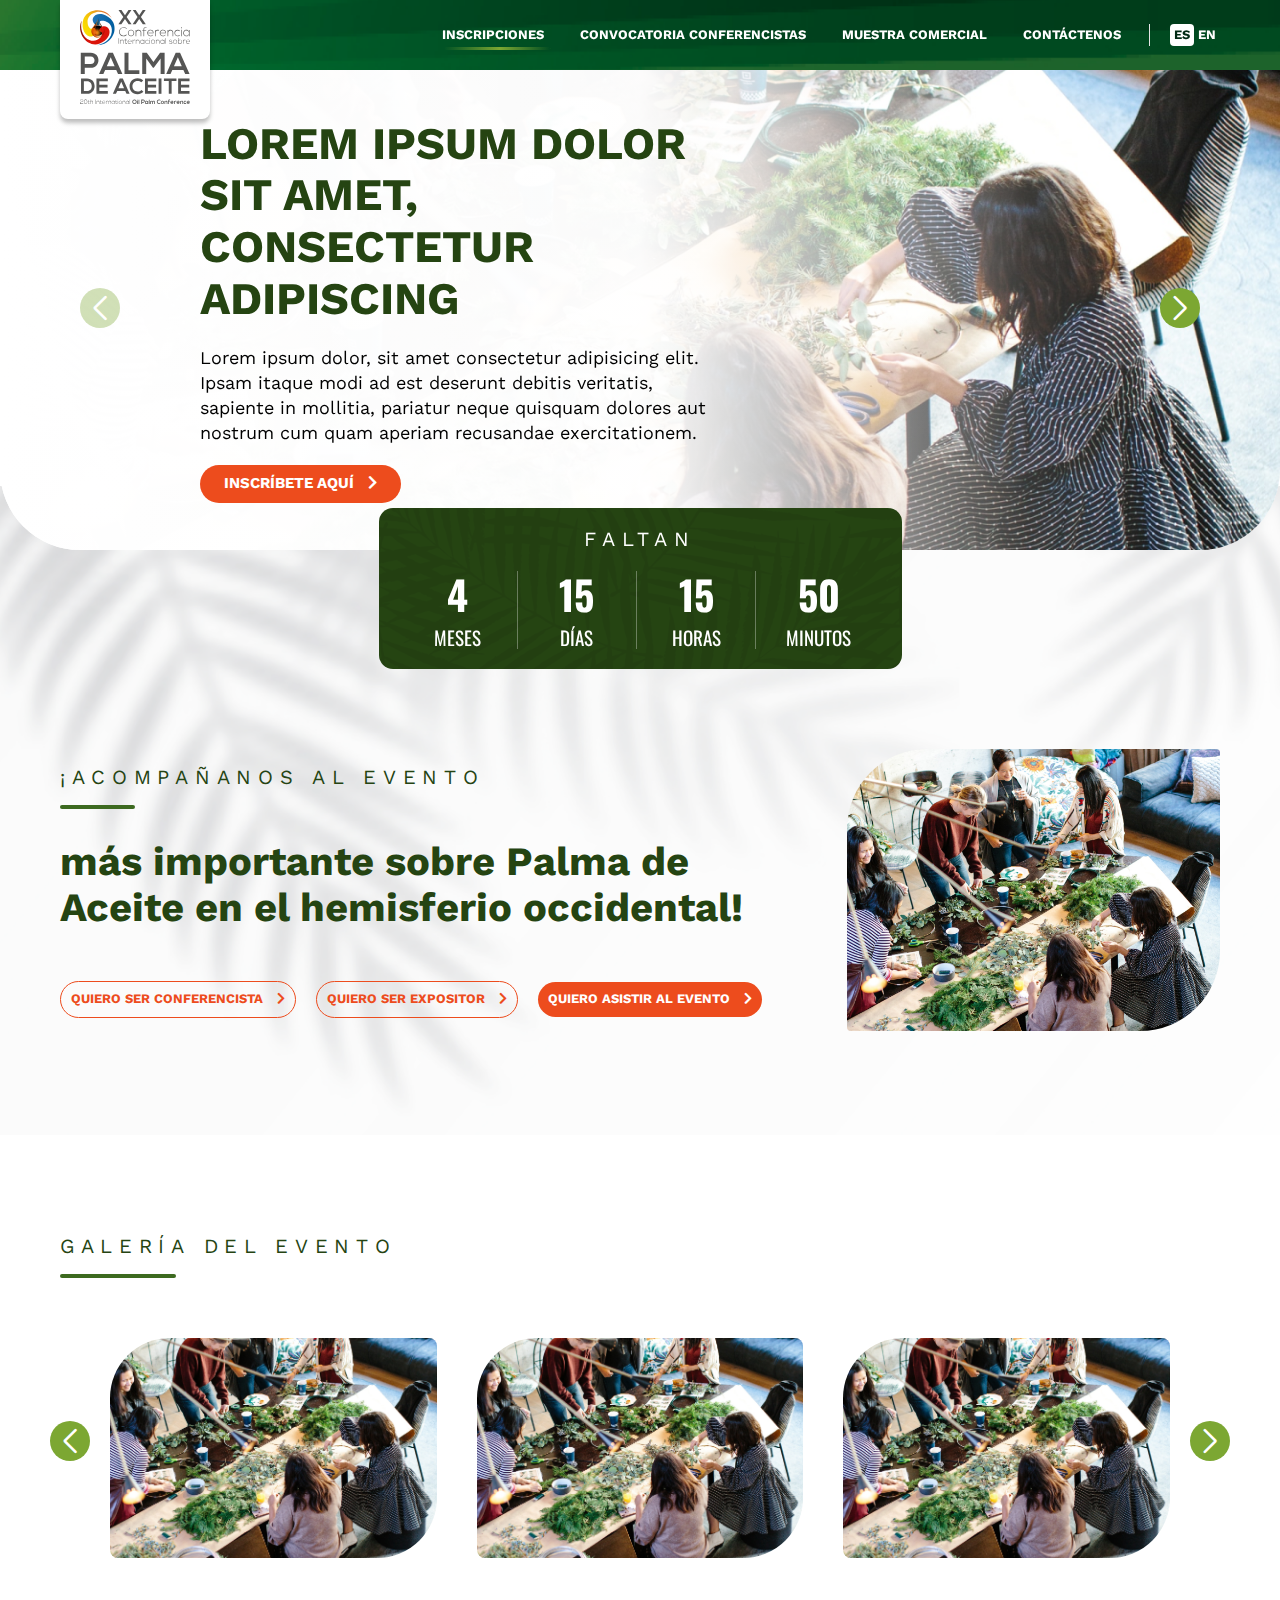
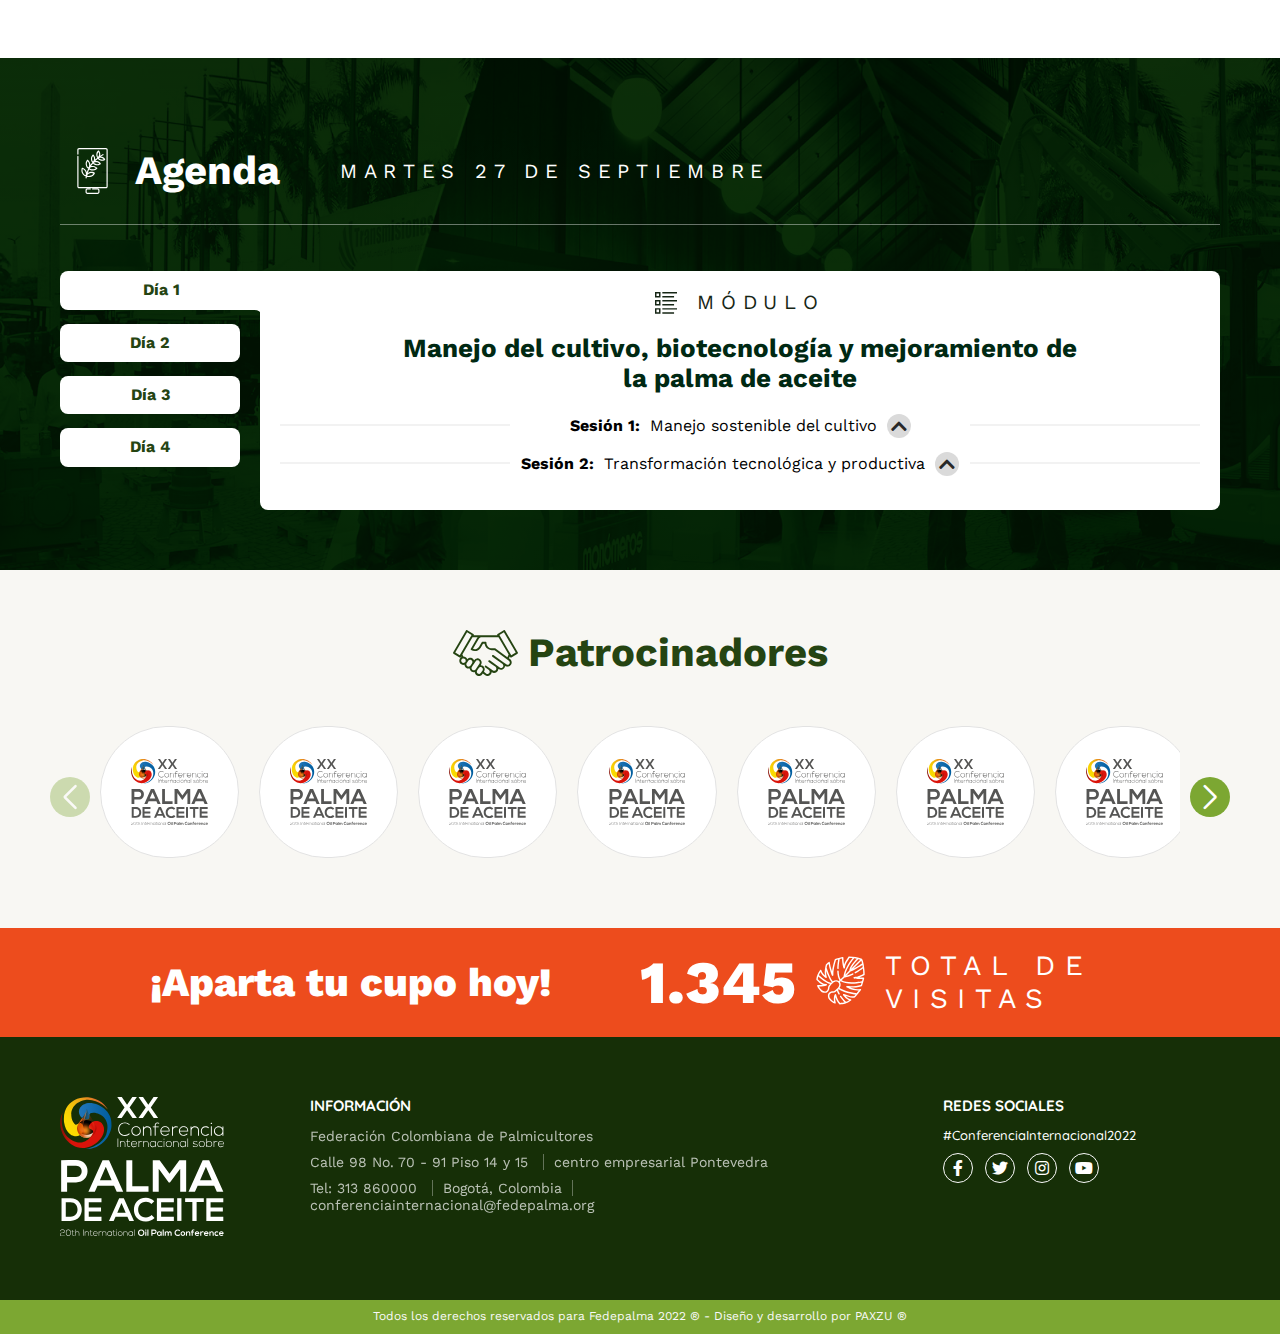
==== commit f6770e9b: "maqueta finalizada" ====
--- a/index.html
+++ b/index.html
@@ -275,7 +275,7 @@
                                     <div class="modulo">
                                         <div class="divisor_info_modulo">
                                             <div>
-                                                <strong> Sesión 1: </strong> Manejo sostenible del cultivo <span class="fas fa-chevron-up"></span>
+                                                <b> Sesión 1: </b> Manejo sostenible del cultivo <span class="fas fa-chevron-up"></span>
                                             </div>
                                         </div>
                                         <div class="cont_cards_modulos">
@@ -397,7 +397,7 @@
                                         </div>
                                         <div class="divisor_info_modulo">
                                             <div>
-                                                <strong> Sesión 2: </strong> Transformación tecnológica y productiva <span class="fas fa-chevron-up"></span>
+                                                <b> Sesión 2: </b> Transformación tecnológica y productiva <span class="fas fa-chevron-up"></span>
                                             </div>
                                         </div>
                                         <div class="cont_cards_modulos">
--- a/css/style.css
+++ b/css/style.css
@@ -238,6 +238,7 @@
   font-size: 15px;
   text-transform: uppercase;
   text-align: center;
+  outline: 0;
 }
 .btn_fill span, .btn_outline span {
   margin-left: 10px;
@@ -462,7 +463,7 @@
   right: 80px;
 }
 
-.cont_bg_sections {
+.cont_bg_sections, .s_form_conference, .s_beneficios {
   background: url("../images/diseno/1-home/bg_sections.png");
   background-size: cover;
   background-position: center top;
@@ -611,6 +612,7 @@
   justify-content: space-around;
   gap: 0px;
 }
+
 .col_pic_event picture {
   display: inline-block;
   max-width: 413px;
@@ -734,7 +736,7 @@
   transition: 300ms ease-out;
 }
 .c_agenda nav ul li.active_dia {
-  width: 100%;
+  width: 101%;
   border-radius: 8px 0 0 8px;
   position: relative;
 }
@@ -1177,6 +1179,525 @@
 
 .subfilter_active {
   transform: translateX(0%) !important;
+}
+
+.s_txt_desc_section {
+  padding: 60px 0;
+  box-sizing: border-box;
+}
+.s_txt_desc_section .c_txt_desc_s {
+  text-align: center;
+  max-width: 750px;
+  margin: auto;
+}
+
+.c_info_contact {
+  display: grid;
+  grid-template-columns: 1fr 1fr 1fr 1fr;
+  gap: 20px;
+  justify-items: center;
+}
+.c_info_contact .card_info_contact {
+  border-radius: 8px;
+  background: #F3F3F3;
+  padding: 20px;
+  box-sizing: border-box;
+  display: flex;
+  flex-direction: column;
+  justify-content: center;
+  align-items: center;
+  position: relative;
+  max-width: 253px;
+  min-height: 258px;
+  overflow: hidden;
+}
+.c_info_contact .card_info_contact:hover picture {
+  opacity: 1;
+}
+.c_info_contact .card_info_contact:hover h5, .c_info_contact .card_info_contact:hover h2 {
+  color: var(--txt-light);
+}
+.c_info_contact .card_info_contact:hover .datos_info a {
+  color: var(--txt-light);
+}
+.c_info_contact .card_info_contact picture {
+  position: absolute;
+  width: 100%;
+  height: 100%;
+  display: inline-block;
+  z-index: 1;
+  opacity: 0;
+  transition: 300ms ease;
+}
+.c_info_contact .card_info_contact picture::before {
+  content: "";
+  position: absolute;
+  width: 100%;
+  height: 100%;
+  background: linear-gradient(360deg, rgba(57, 81, 17, 0.8274509804) 0%, rgba(124, 167, 50, 0.613) 100%), rgba(124, 167, 50, 0.6078431373);
+  background-blend-mode: normal, color;
+}
+.c_info_contact .card_info_contact picture img {
+  width: 100%;
+  height: 100%;
+  -o-object-fit: cover;
+     object-fit: cover;
+}
+.c_info_contact .card_info_contact h5 {
+  margin: 0 0 10px;
+  text-align: center;
+  text-transform: uppercase;
+  position: relative;
+  z-index: 5;
+  font-size: 15px;
+  font-weight: 400;
+}
+.c_info_contact .card_info_contact h2 {
+  position: relative;
+  z-index: 5;
+  text-align: center;
+  margin: 10px 0 40px;
+  font-size: 22px;
+  text-transform: uppercase;
+}
+.c_info_contact .card_info_contact .datos_info {
+  display: flex;
+  flex-direction: column;
+  align-items: flex-start;
+  position: relative;
+  z-index: 5;
+  width: 100%;
+  gap: 8px;
+}
+.c_info_contact .card_info_contact .datos_info a {
+  text-decoration: none;
+  text-align: left;
+  color: var(--txt-dark);
+  display: block;
+  font-size: 14px;
+}
+.c_info_contact .card_info_contact .datos_info a:hover {
+  text-decoration: underline;
+}
+.c_info_contact .card_info_contact .datos_info a span {
+  font-weight: 400;
+  margin-right: 4px;
+}
+
+.info_contact {
+  padding: 0 0 60px;
+  box-sizing: border-box;
+}
+
+.s_form_contact {
+  background: url("../images/diseno/1-home/bg_sections.png");
+  background-repeat: no-repeat;
+  background-size: cover;
+  padding: 60px 0;
+  box-sizing: border-box;
+}
+.s_form_contact .subtitle::before {
+  display: none;
+}
+
+.c_form_contact {
+  display: flex;
+  flex-direction: column;
+  justify-content: center;
+  align-items: center;
+  gap: 30px;
+}
+
+.formulario_c {
+  padding: 50px 30px;
+  box-sizing: border-box;
+  background: #FFFFFF;
+  box-shadow: 0px 20px 39px -15px rgba(0, 0, 0, 0.25);
+  border-radius: 12px;
+  max-width: 700px;
+  width: 100%;
+  margin: auto;
+  display: flex;
+  flex-direction: column;
+  gap: 20px;
+}
+
+.cont_input_x2 {
+  display: grid;
+  grid-template-columns: 1fr 1fr;
+  gap: 20px;
+  align-items: center;
+}
+
+.cont_input {
+  position: relative;
+  width: 100%;
+}
+.cont_input input, .cont_input select, .cont_input textarea {
+  width: 100%;
+  border: 1px solid #BBBBBB;
+  box-sizing: border-box;
+  border-radius: 6px;
+  outline: 0;
+  font-size: 14px;
+  height: 35px;
+  padding: 4px 12px;
+  transition: 300ms ease;
+}
+.cont_input input:not(:-moz-placeholder-shown) + label, .cont_input select:not(:-moz-placeholder-shown) + label, .cont_input textarea:not(:-moz-placeholder-shown) + label {
+  top: -7px;
+  font-size: 12px;
+  color: var(--c1);
+}
+.cont_input input:not(:-ms-input-placeholder) + label, .cont_input select:not(:-ms-input-placeholder) + label, .cont_input textarea:not(:-ms-input-placeholder) + label {
+  top: -7px;
+  font-size: 12px;
+  color: var(--c1);
+}
+.cont_input input:not(:placeholder-shown) + label, .cont_input select:not(:placeholder-shown) + label, .cont_input textarea:not(:placeholder-shown) + label {
+  top: -7px;
+  font-size: 12px;
+  color: var(--c1);
+}
+.cont_input label {
+  position: absolute;
+  top: 9px;
+  left: 10px;
+  font-size: 14px;
+  background-color: #FFFFFF;
+  padding: 0 4px;
+  box-sizing: border-box;
+  color: #969696;
+  transition: 300ms ease;
+  cursor: text;
+}
+.cont_input:focus-within input {
+  border: 1px solid var(--c1);
+}
+.cont_input:focus-within label {
+  top: -7px;
+  font-size: 12px;
+  color: var(--c1);
+}
+
+.cont_chk {
+  display: flex;
+  align-items: center;
+  gap: 10px;
+}
+.cont_chk input[type=checkbox] {
+  cursor: pointer;
+  -webkit-appearance: none;
+     -moz-appearance: none;
+          appearance: none;
+  width: 20px;
+  height: 20px;
+  border-radius: 4px;
+  outline: 0;
+  background-color: #DADADA;
+  position: relative;
+  display: flex;
+  justify-content: center;
+  align-items: center;
+}
+.cont_chk input[type=checkbox]:checked {
+  background-color: var(--color-btn);
+}
+.cont_chk input[type=checkbox]:checked:before {
+  content: "\f00c";
+  font-family: "Font Awesome 5 Pro";
+  color: var(--txt-light);
+}
+.cont_chk label {
+  font-size: 14px;
+}
+
+.cont_btn_submit {
+  display: flex;
+  justify-content: flex-end;
+}
+.cont_btn_submit button {
+  outline: 0;
+  border: 0;
+  cursor: pointer;
+}
+
+.cont_input textarea {
+  width: 100%;
+  padding: 8px;
+  box-sizing: border-box;
+  border: 1px solid #BBBBBB;
+  border-radius: 8px;
+  height: initial;
+}
+
+.cont_divider {
+  width: 100%;
+  height: 1px;
+  background-color: #BBBBBB;
+  margin: 10px 0;
+  box-sizing: border-box;
+}
+
+.s_form_conference {
+  padding: 40px 0 100px;
+  box-sizing: border-box;
+}
+
+.c_slider_documentos {
+  position: relative;
+  padding: 40px;
+  box-sizing: border-box;
+}
+
+.s_documentos {
+  padding: 30px 0;
+}
+
+.c_documentos .tit_section h3 {
+  margin: 30px 0 20px;
+}
+.c_documentos .tit_section div {
+  max-width: 700px;
+}
+
+.calendar_x1, .calendar_x2 {
+  padding: 20px;
+  box-sizing: border-box;
+  display: flex;
+  flex-direction: column;
+  justify-content: center;
+  align-items: center;
+  width: 100%;
+  position: relative;
+  z-index: 5;
+}
+.calendar_x1 h3, .calendar_x2 h3 {
+  text-align: center;
+  color: var(--txt-light);
+  font-size: 32px;
+  margin: 0 20px 20px;
+}
+.calendar_x1 div, .calendar_x2 div {
+  text-align: center;
+  color: var(--txt-light);
+  font-size: 15px;
+}
+
+.calendar_x2 {
+  flex-direction: row;
+  gap: 10px;
+  padding-bottom: 0;
+  position: relative;
+}
+.calendar_x2::before {
+  content: "";
+  position: absolute;
+  width: 2px;
+  height: 60%;
+  left: 0;
+  right: 0;
+  margin: auto;
+  top: 0;
+  bottom: 0;
+  background-color: rgba(255, 255, 255, 0.4509803922);
+}
+.calendar_x2::after {
+  content: "al";
+  position: absolute;
+  width: 30px;
+  height: 30px;
+  border-radius: 100px;
+  left: 0;
+  right: 0;
+  margin: auto;
+  top: 0;
+  bottom: 0;
+  background-color: #ffffff;
+  display: flex;
+  align-items: center;
+  justify-content: center;
+  font-size: 16px;
+  color: var(--c1);
+  border: 6px solid var(--c2);
+}
+
+.swiperCalendar .swiper-slide {
+  flex-direction: column;
+  background-color: var(--c2);
+  border-radius: 8px;
+  position: relative;
+  overflow: hidden;
+  transition: 300ms ease;
+}
+.swiperCalendar .swiper-slide::before {
+  content: "";
+  position: absolute;
+  width: 100%;
+  height: 100%;
+  background: linear-gradient(0deg, rgba(124, 167, 50, 0.8), rgba(124, 167, 50, 0.8)), linear-gradient(0deg, #7CA732, #7CA732), url("../images/diseno/05-convocatorias_conf/mic_bg.png");
+  background-blend-mode: normal, color, normal;
+  background-size: cover;
+  background-position: center;
+  background-repeat: no-repeat;
+  opacity: 0;
+  transition: 300ms ease;
+}
+.swiperCalendar .swiper-slide:hover {
+  background-color: var(--c3);
+}
+.swiperCalendar .swiper-slide:hover::before {
+  opacity: 1;
+}
+.swiperCalendar .swiper-slide > div:last-child:not(.calendar_x1) {
+  color: var(--txt-light);
+  font-size: 13px;
+  padding: 0 20px 20px;
+  box-sizing: border-box;
+}
+
+.c_calendar_slider {
+  padding: 0 65px;
+  box-sizing: border-box;
+  position: relative;
+}
+
+.sub_txt_x2 {
+  position: relative;
+  z-index: 5;
+}
+
+.s_reserva_stand {
+  padding: 60px 0 0;
+  box-sizing: border-box;
+}
+
+.c_reserva_stand {
+  padding-bottom: 60px;
+  box-sizing: border-box;
+  border-bottom: 1px solid #DADADA;
+  display: grid;
+  grid-template-columns: 1fr 1fr;
+  gap: 20px;
+  margin: auto;
+  width: 100%;
+  max-width: 960px;
+  align-items: flex-start;
+}
+.c_reserva_stand h2 {
+  font-size: 44px;
+  color: var(--c1);
+  margin: 0 0 20px;
+}
+
+.c_slider_mapa {
+  padding: 0 60px;
+  box-sizing: border-box;
+  max-width: 1000px;
+  margin: auto;
+  position: relative;
+  display: flex;
+  flex-direction: column;
+  justify-content: center;
+  align-items: center;
+  gap: 20px;
+}
+
+.c_slider_mapa .mySwiper .swiper-slide-thumb-active {
+  opacity: 1;
+}
+
+.c_slider_mapa .swiper-slide {
+  height: 100%;
+  max-height: 500px;
+  border-radius: 14px;
+  overflow: hidden;
+  border: 1px solid #cdcdcd;
+  box-sizing: border-box;
+}
+
+.c_slider_mapa .mySwiper {
+  width: 100%;
+  margin: auto;
+  display: flex;
+  justify-content: center;
+}
+
+.c_slider_mapa .swiper-button-next, .c_slider_mapa .swiper-button-prev {
+  top: 40%;
+}
+
+.c_mapa {
+  padding-bottom: 60px;
+  box-sizing: border-box;
+}
+
+.s_beneficios {
+  padding: 60px 0;
+  box-sizing: border-box;
+}
+
+.c_cards_beneficios {
+  display: grid;
+  grid-template-columns: 1fr 1fr;
+  align-items: flex-start;
+  gap: 40px;
+  width: 100%;
+  max-width: 850px;
+  margin: auto;
+  margin-bottom: 60px;
+}
+.c_cards_beneficios .card_beneficio {
+  padding: 30px;
+  box-sizing: border-box;
+  display: grid;
+  grid-template-columns: 1fr;
+  justify-content: center;
+  justify-items: center;
+  background: var(--c2);
+  border-radius: 8px;
+  color: var(--txt-light);
+  max-width: 415px;
+  width: 100%;
+}
+.c_cards_beneficios .card_beneficio.white {
+  background-color: var(--bg-color-light);
+  color: var(--c1);
+}
+.c_cards_beneficios .txt_bene ul {
+  padding: 0 0 0 10px;
+  margin: 0;
+}
+.c_cards_beneficios .txt_bene li {
+  margin-bottom: 10px;
+  line-height: 1.3;
+  font-weight: 300;
+}
+.c_cards_beneficios .txt_bene li span {
+  font-weight: 600;
+}
+
+.cont_btn {
+  display: flex;
+  justify-content: center;
+}
+
+.c_txt_patrocinadores {
+  max-width: 700px;
+  margin: auto;
+  padding: 90px 0;
+  box-sizing: border-box;
+}
+.c_txt_patrocinadores h3 {
+  margin: 0 0 30px;
+}
+.c_txt_patrocinadores .txt_patro {
+  margin-bottom: 30px;
+}
+.c_txt_patrocinadores .cont_doble_btn {
+  display: grid;
+  grid-template-columns: 1fr 1fr;
+  gap: 20px;
 }
 
 /* ************ */
@@ -1305,6 +1826,19 @@
   .c_agenda nav ul li {
     border-radius: 8px !important;
   }
+
+  .c_info_contact {
+    grid-template-columns: 1fr 1fr;
+  }
+
+  .c_info_contact .card_info_contact {
+    max-width: initial;
+    width: 100%;
+  }
+
+  .s_header_int .center h1 {
+    text-align: center;
+  }
 }
 @media screen and (max-width: 768px) {
   .cont_gen_footer {
@@ -1556,6 +2090,22 @@
     margin-right: 20px;
     padding-right: 20px;
   }
+
+  .c_cards_beneficios {
+    grid-template-columns: 1fr;
+  }
+
+  .c_cards_beneficios .card_beneficio {
+    max-width: initial;
+  }
+
+  .c_reserva_stand {
+    grid-template-columns: 1fr;
+  }
+
+  .c_reserva_stand h2 {
+    font-size: 32PX;
+  }
 }
 @media screen and (max-width: 480px) {
   header .header .navbar_desk ul li a {
@@ -1578,4 +2128,56 @@
     width: 30px;
     height: 30px;
   }
+
+  .c_info_contact {
+    grid-template-columns: 1fr;
+  }
+
+  .cont_input_x2 {
+    grid-template-columns: 1fr;
+  }
+
+  .c_slider_mapa {
+    padding: 0 25px;
+  }
+
+  .c_slider_mapa .mySwiper .swiper-wrapper {
+    justify-content: center;
+  }
+
+  .s_mapa .center {
+    padding: 0;
+  }
+
+  .c_txt_patrocinadores .cont_doble_btn {
+    grid-template-columns: 1FR;
+  }
+
+  .c_slider_mapa .mySwiper .swiper-slide {
+    border-radius: 8px;
+  }
+
+  .c_beneficios .tit_section h3 {
+    margin-top: 0;
+  }
+
+  .cont_galeria_event {
+    padding: 0 30px;
+  }
+
+  .cont_gen_agenda .tit_section h3 img {
+    width: 24px;
+  }
+
+  .cont_gen_agenda .tit_section .tit_agenda_fecha {
+    grid-column: 1/2 span;
+  }
+
+  .cont_gen_agenda .tit_section h3 {
+    margin: 0;
+  }
+
+  .cont_gen_agenda .tit_section {
+    gap: 12px;
+  }
 }/*# sourceMappingURL=style.css.map */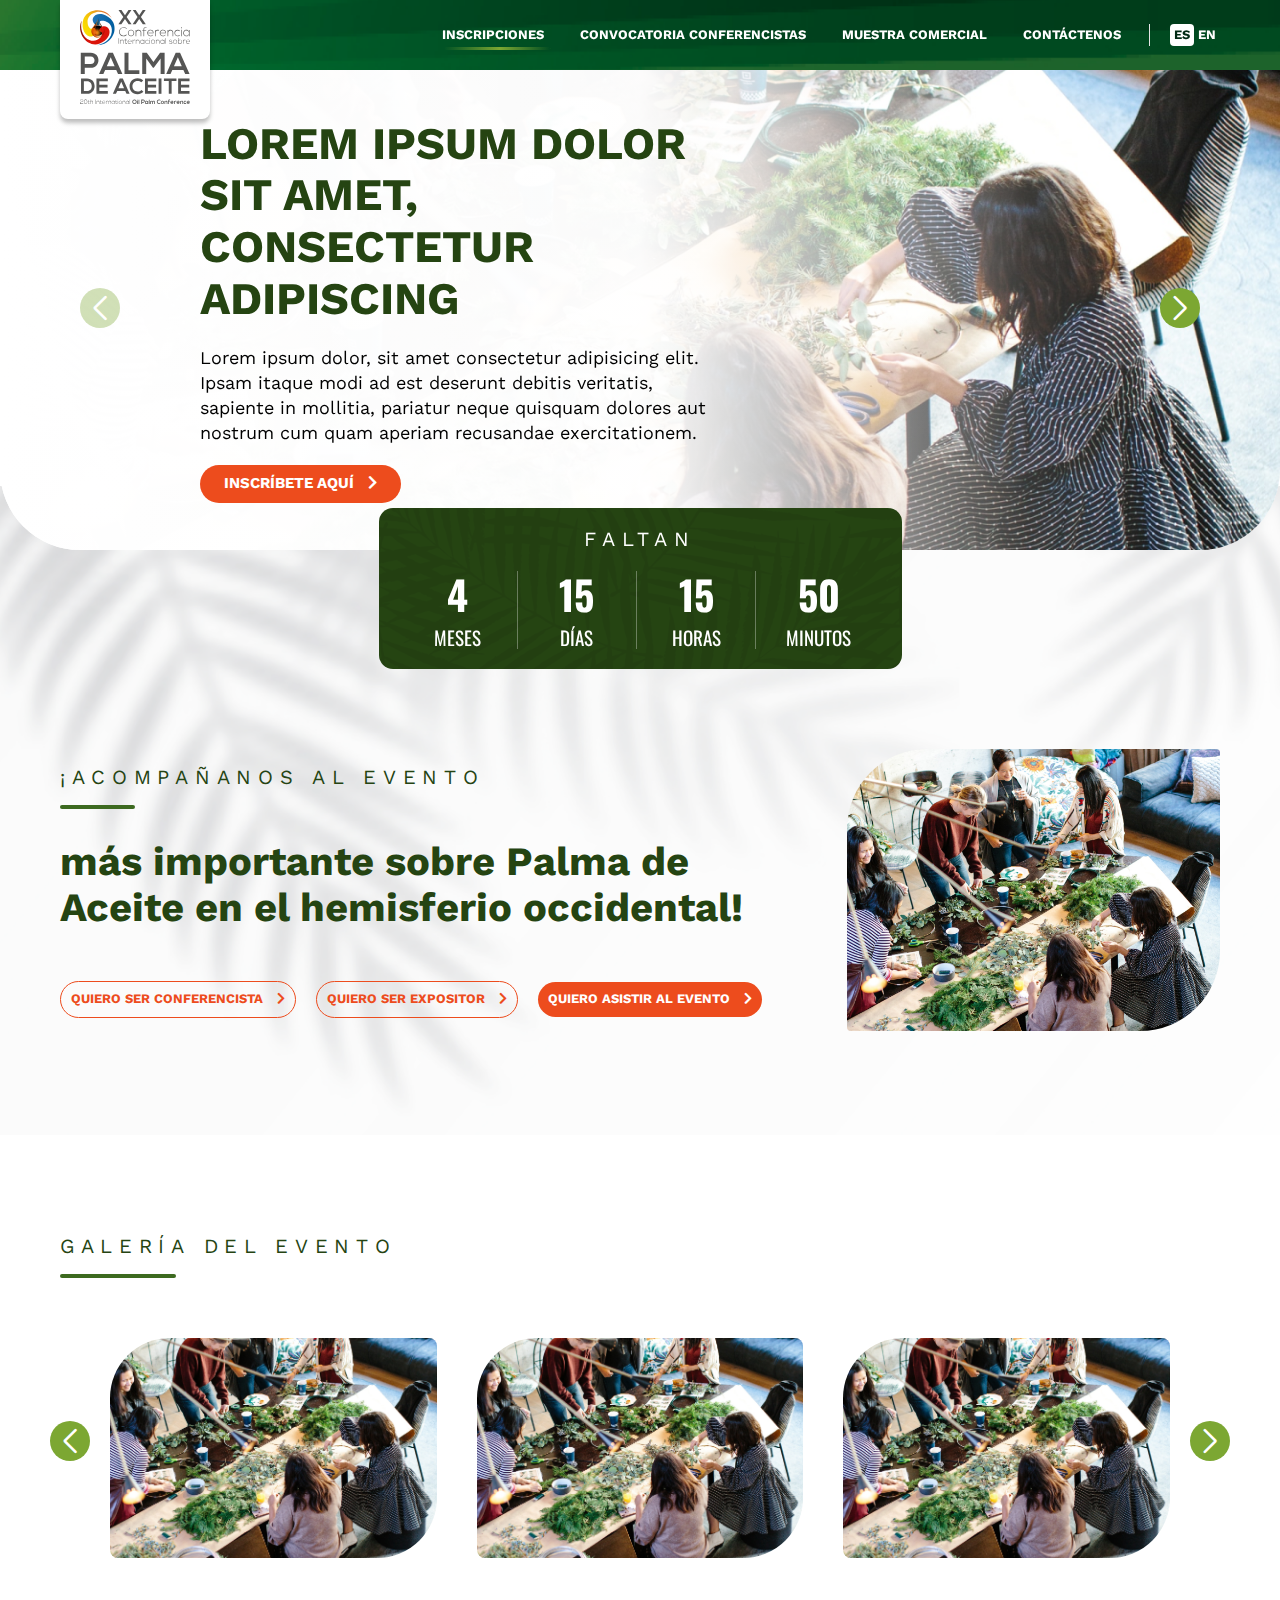
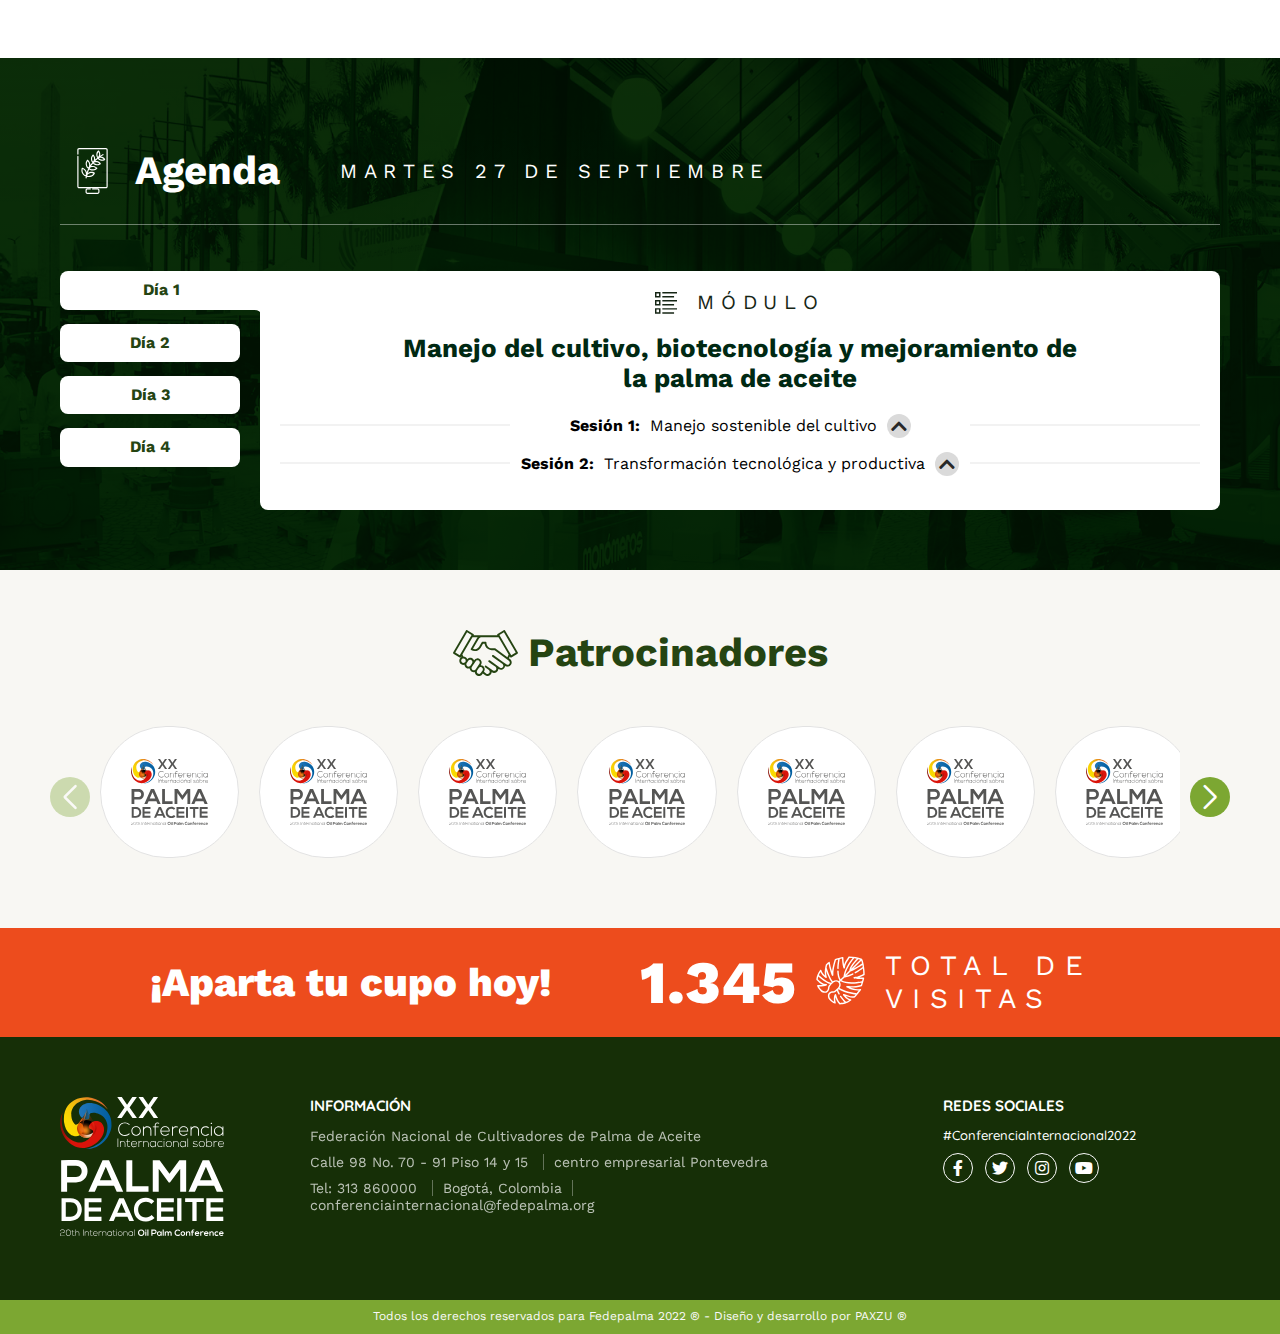
==== commit a69ce39e: "Ajustes de texto footer" ====
--- a/index.html
+++ b/index.html
@@ -10,7 +10,7 @@
         <link rel="preconnect" href="https://fonts.gstatic.com" crossorigin>
         <link href="https://fonts.googleapis.com/css2?family=Oswald:wght@400;700&family=Quicksand:wght@700&family=Work+Sans:wght@300;400;700;900&display=swap" rel="stylesheet">
         <link rel="stylesheet" href="css/normalize.css">
-        <link rel="stylesheet" href="plugins/lightbox/css/lightbox.min.css">
+        <link rel="stylesheet" href="plugins/lightbox/css/lightbox.css">
         <link rel="stylesheet" href="plugins/swiperSlider/swiper-bundle.min.css">
         <link rel="stylesheet" href="css/style.css">
     </head>
@@ -181,25 +181,25 @@
                         <!-- Swiper -->
                         <div class="swiper swiperGaleriaEvent">
                             <div class="swiper-wrapper">
-                                <div class="swiper-slide" data-lightbox="roadtrip">
+                                <div class="swiper-slide" data-lightbox="evento">
                                     <img width="343" height="219"  src="images/diseno/1-home/img_event.png" alt="">
                                 </div>
-                                <div class="swiper-slide" data-lightbox="roadtrip">
+                                <div class="swiper-slide" data-lightbox="evento">
                                     <img width="343" height="219" src="images/diseno/1-home/img_event.png" alt="">
                                 </div>
-                                <div class="swiper-slide" data-lightbox="roadtrip">
+                                <div class="swiper-slide" data-lightbox="evento">
                                     <img width="343" height="219" src="images/diseno/1-home/img_event.png" alt="">
                                 </div>
-                                <div class="swiper-slide" data-lightbox="roadtrip">
+                                <div class="swiper-slide" data-lightbox="evento">
                                     <img width="343" height="219" src="images/diseno/1-home/img_event.png" alt="">
                                 </div>
-                                <div class="swiper-slide" data-lightbox="roadtrip">
+                                <div class="swiper-slide" data-lightbox="evento">
                                     <img width="343" height="219" src="images/diseno/1-home/img_event.png" alt="">
                                 </div>
-                                <div class="swiper-slide" data-lightbox="roadtrip">
+                                <div class="swiper-slide" data-lightbox="evento">
                                     <img width="343" height="219" src="images/diseno/1-home/img_event.png" alt="">
                                 </div>
-                                <div class="swiper-slide" data-lightbox="roadtrip">
+                                <div class="swiper-slide" data-lightbox="evento">
                                     <img width="343" height="219" src="images/diseno/1-home/img_event.png" alt="">
                                 </div>
                             </div>
@@ -574,7 +574,7 @@
                                 información
                             </h4>
                             <h1 class="desc_seo">
-                                Federación Colombiana de Palmicultores
+                                Federación Nacional de Cultivadores de Palma de Aceite
                             </h1>
                             <div class="direccion">
                                 Calle 98 No. 70 - 91 Piso 14 y 15 <span>   centro empresarial Pontevedra</span>
--- a/css/style.css
+++ b/css/style.css
@@ -226,6 +226,15 @@
   color: #FAFAFA;
 }
 
+.btn_link {
+  color: var(--color-btn);
+  text-decoration: none;
+  cursor: point;
+}
+.btn_link:hover {
+  text-decoration: underline;
+}
+
 .btn_fill, .btn_outline {
   background-color: var(--color-btn);
   color: var(--txt-btn-c2);
@@ -1309,7 +1318,7 @@
 }
 
 .formulario_c {
-  padding: 50px 30px;
+  padding: 20px 30px 40px;
   box-sizing: border-box;
   background: #FFFFFF;
   box-shadow: 0px 20px 39px -15px rgba(0, 0, 0, 0.25);
@@ -1317,9 +1326,12 @@
   max-width: 700px;
   width: 100%;
   margin: auto;
+}
+.formulario_c .c_step_form {
   display: flex;
   flex-direction: column;
-  gap: 20px;
+  padding-bottom: 30px;
+  border-bottom: 1px solid #dedede;
 }
 
 .cont_input_x2 {
@@ -1332,6 +1344,7 @@
 .cont_input {
   position: relative;
   width: 100%;
+  margin-bottom: 14px;
 }
 .cont_input input, .cont_input select, .cont_input textarea {
   width: 100%;
@@ -1343,6 +1356,43 @@
   height: 35px;
   padding: 4px 12px;
   transition: 300ms ease;
+  color: #969696;
+}
+.cont_input.radio {
+  border: 1px solid #BBBBBB;
+  box-sizing: border-box;
+  border-radius: 6px;
+  outline: 0;
+  font-size: 14px;
+  transition: 300ms ease;
+  color: #969696;
+  padding: 4px 4px 4px 12px;
+  display: flex;
+  justify-content: space-between;
+  align-items: center;
+}
+.cont_input.radio .option_radio {
+  display: flex;
+  gap: 10px;
+}
+.cont_input.radio .option_radio input[type=radio] {
+  display: none;
+}
+.cont_input.radio .option_radio input[type=radio]:checked + label {
+  background-color: var(--color-btn);
+  color: var(--txt-light);
+}
+.cont_input.radio .option_radio label {
+  position: static;
+  background: #EAEAEA;
+  border-radius: 3px;
+  box-sizing: border-box;
+  padding: 8px 16px;
+  font-weight: 700;
+  cursor: pointer;
+}
+.cont_input select {
+  cursor: pointer;
 }
 .cont_input input:not(:-moz-placeholder-shown) + label, .cont_input select:not(:-moz-placeholder-shown) + label, .cont_input textarea:not(:-moz-placeholder-shown) + label {
   top: -7px;
@@ -1371,6 +1421,95 @@
   transition: 300ms ease;
   cursor: text;
 }
+.cont_input.file {
+  border: 1px solid #BBBBBB;
+  box-sizing: border-box;
+  border-radius: 6px;
+}
+.cont_input.file:focus-within label {
+  position: static;
+  margin: 10px;
+  display: block;
+  color: #969696;
+  font-size: 14px;
+}
+.cont_input.file label {
+  position: static;
+  margin: 10px;
+  display: block;
+  color: #969696;
+  font-size: 14px;
+}
+.cont_input.file label strong {
+  display: block;
+  color: #5C5C5C;
+}
+.cont_input.file input[type=file] {
+  -webkit-appearance: none;
+     -moz-appearance: none;
+          appearance: none;
+  border: 0;
+  outline: 0;
+  border: 0;
+  display: block;
+  padding: 0 15px;
+  margin: 0 0 7px;
+}
+.cont_input.file input[type=file]::-webkit-file-upload-button {
+  background-color: var(--color-btn);
+  border-radius: 4px;
+  outline: 0;
+  border: 0;
+  cursor: pointer;
+  padding: 8px 24px;
+  box-sizing: border-box;
+  color: var(--txt-light);
+}
+.cont_input.terminos {
+  background-color: #EEEEEE;
+  padding: 20px;
+  box-sizing: border-box;
+  border-radius: 8px;
+  color: #5C5C5C;
+}
+.cont_input.terminos .tit_terminos {
+  font-size: 14px;
+  font-weight: 600;
+  margin-bottom: 10px;
+}
+.cont_input.terminos .txt_terminos {
+  font-size: 12px;
+  line-height: 1.2;
+}
+.cont_input.acepto_terminos .tit_terminos {
+  font-size: 14px;
+  color: #5C5C5C;
+}
+.cont_input.radio_large {
+  margin: 10px 0 0 !important;
+}
+.cont_input.radio_large input {
+  display: none;
+}
+.cont_input.radio_large input:checked + label {
+  background-color: var(--color-btn) !important;
+  color: var(--txt-btn-c2) !important;
+}
+.cont_input.radio_large label {
+  background-color: #E8E8E8 !important;
+  padding: 8px;
+  box-sizing: border-box;
+  border-radius: 4px;
+  text-align: left;
+  font-weight: 600 !important;
+  font-size: 14px !important;
+  position: static;
+  background-color: transparent;
+  width: 100%;
+  display: inline-block;
+  color: #5C5C5C !important;
+  cursor: pointer;
+}
 .cont_input:focus-within input {
   border: 1px solid var(--c1);
 }
@@ -1378,6 +1517,141 @@
   top: -7px;
   font-size: 12px;
   color: var(--c1);
+}
+.cont_input:focus-within .btn_acuerdo_ok {
+  top: initial;
+  font-size: 14px;
+  color: #b2b2b2;
+}
+.cont_input .btn_acuerdo_ok {
+  max-width: 140px;
+  border-radius: 100px;
+  border: 1px solid var(--color-btn);
+  padding: 4px 8px;
+  box-sizing: border-box;
+  position: static;
+  font-size: 14px;
+  color: #b2b2b2;
+  cursor: pointer;
+  display: flex;
+  align-items: center;
+  gap: 4px;
+  margin: 20px 0 10px;
+}
+.cont_input .btn_acuerdo_ok input[type=checkbox] {
+  -webkit-appearance: none;
+     -moz-appearance: none;
+          appearance: none;
+  position: relative;
+  border-radius: 100px;
+  height: 20px;
+  width: 20px;
+  border: 0;
+  background-color: #E9E9E9;
+  padding: 0;
+  cursor: pointer;
+}
+.cont_input .btn_acuerdo_ok input[type=checkbox]:checked {
+  background-color: var(--color-btn);
+  display: flex;
+  align-items: center;
+  justify-content: center;
+}
+.cont_input .btn_acuerdo_ok input[type=checkbox]:checked::before {
+  position: absolute;
+  content: "\f00c";
+  font-family: "Font Awesome 5 Pro";
+  color: var(--txt-btn-c2);
+  font-size: 13px;
+  padding-top: 3px;
+}
+
+.c_modulo_options {
+  display: none;
+  padding: 20px;
+  box-sizing: border-box;
+  border-radius: 0 0 4px 4px;
+  border: 1px solid #C7C7C7;
+}
+.c_modulo_options .op_modulo {
+  display: grid;
+  grid-template-columns: 20px 1fr;
+  align-items: center;
+  width: 100%;
+  gap: 16px;
+  margin-bottom: 12px;
+}
+.c_modulo_options .op_modulo:last-child {
+  margin: 0;
+}
+.c_modulo_options .op_modulo input[type=radio] {
+  -webkit-appearance: none;
+     -moz-appearance: none;
+          appearance: none;
+  width: 20px;
+  height: 20px;
+  background: #F2F2F2;
+  border: 2px solid #E0E0E0;
+  box-sizing: border-box;
+  transition: 300ms ease;
+  border-radius: 100px;
+  cursor: pointer;
+}
+.c_modulo_options .op_modulo input[type=radio]:checked {
+  background: #ED4C1D;
+  border: 2px solid #D8D8D8;
+  box-sizing: border-box;
+}
+.c_modulo_options .op_modulo label {
+  cursor: pointer;
+}
+
+#paso2, #paso3, #paso4, #paso5 {
+  display: none;
+}
+
+#paso5 {
+  border-bottom: 0px;
+  padding-bottom: 0;
+}
+
+.c_btn_steps {
+  display: grid;
+  grid-template-columns: 1fr 1fr;
+  gap: 20px;
+  justify-content: space-between;
+  align-items: center;
+  padding: 20px 0 0;
+  box-sizing: border-box;
+}
+.c_btn_steps .btn_fill {
+  grid-column: 2/3;
+  width: -webkit-max-content;
+  width: -moz-max-content;
+  width: max-content;
+  justify-self: flex-end;
+  cursor: pointer;
+}
+.c_btn_steps .btn_link {
+  width: -webkit-max-content;
+  width: -moz-max-content;
+  width: max-content;
+  justify-self: flex-start;
+  cursor: pointer;
+}
+.c_btn_steps button {
+  outline: 0;
+  border: 0;
+}
+
+.texto_desc_f {
+  font-size: 14px;
+  color: #5C5C5C;
+  margin-bottom: 20px;
+}
+.texto_desc_f a {
+  color: #5C5C5C;
+  text-decoration: underline;
 }
 
 .cont_chk {
@@ -1435,7 +1709,7 @@
   width: 100%;
   height: 1px;
   background-color: #BBBBBB;
-  margin: 10px 0;
+  margin: 10px 0 20px;
   box-sizing: border-box;
 }
 
@@ -2135,6 +2409,7 @@
 
   .cont_input_x2 {
     grid-template-columns: 1fr;
+    gap: 0;
   }
 
   .c_slider_mapa {
